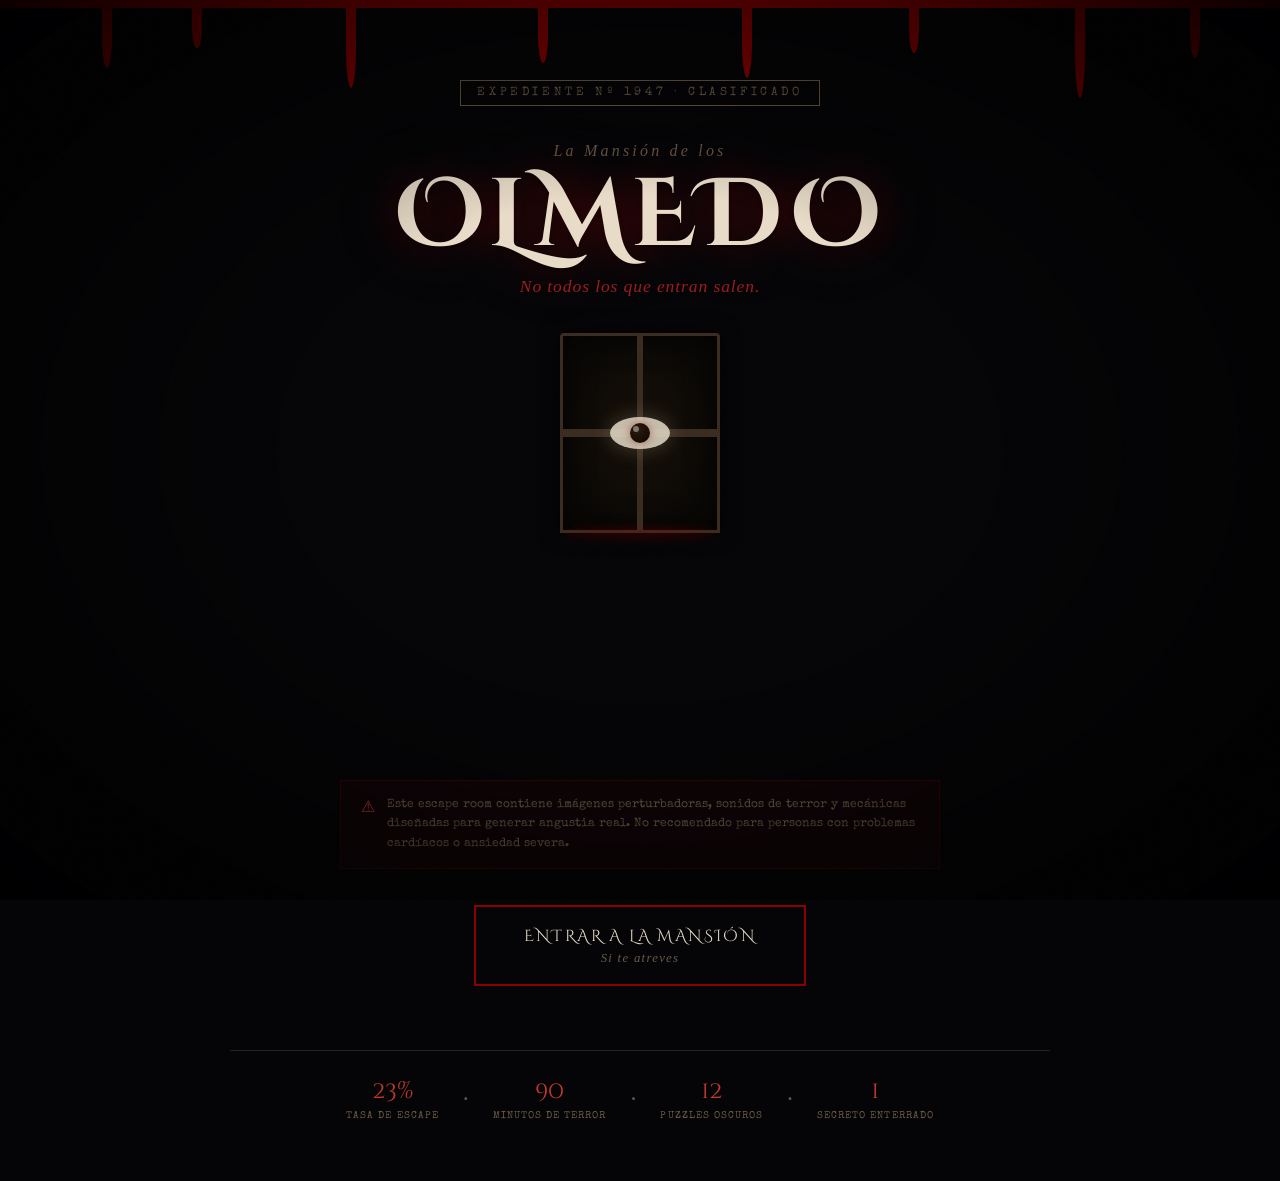
==== index.html @ 4df99a62 "Subida inicial" ====
<!DOCTYPE html>
<html lang="es">
<head>
  <meta charset="UTF-8" />
  <meta name="viewport" content="width=device-width, initial-scale=1.0" />
  <title>LA CASA OLMEDO — Escape Room de Terror</title>
  <link rel="stylesheet" href="style.css" />
  <link rel="preconnect" href="https://fonts.googleapis.com" />
  <link href="https://fonts.googleapis.com/css2?family=Cinzel+Decorative:wght@400;700&family=IM+Fell+English:ital@0;1&family=Special+Elite&display=swap" rel="stylesheet" />
</head>
<body class="landing-body">

  <div class="noise-overlay"></div>
  <div class="vignette"></div>

  <!-- Partículas de polvo -->
  <div class="dust-container" id="dustContainer"></div>

  <!-- Goteo de sangre en la parte superior -->
  <div class="blood-drip-bar">
    <div class="drip" style="left:8%;animation-delay:0s;height:60px"></div>
    <div class="drip" style="left:15%;animation-delay:2.1s;height:40px"></div>
    <div class="drip" style="left:27%;animation-delay:0.7s;height:80px"></div>
    <div class="drip" style="left:42%;animation-delay:3.2s;height:55px"></div>
    <div class="drip" style="left:58%;animation-delay:1.1s;height:70px"></div>
    <div class="drip" style="left:71%;animation-delay:2.8s;height:45px"></div>
    <div class="drip" style="left:84%;animation-delay:0.4s;height:90px"></div>
    <div class="drip" style="left:93%;animation-delay:1.9s;height:50px"></div>
  </div>

  <main class="landing-main">

    <!-- Número de caso -->
    <div class="case-number" id="caseNum">EXPEDIENTE Nº 1947 · CLASIFICADO</div>

    <!-- Logo / título principal -->
    <div class="title-container">
      <div class="title-subtitle-top">La Mansión de los</div>
      <h1 class="main-title" id="mainTitle">
        <span class="title-line">OLMEDO</span>
      </h1>
      <div class="title-subtitle-bottom">No todos los que entran <em>salen.</em></div>
    </div>

    <!-- Imagen central: ojo en ventana -->
    <div class="eye-window">
      <div class="window-frame">
        <div class="window-light"></div>
        <div class="eye-figure">
          <div class="eye-white">
            <div class="pupil" id="pupil"></div>
          </div>
        </div>
      </div>
      <div class="window-reflection"></div>
    </div>

    <!-- Texto narrativo de introducción -->
    <div class="intro-text-box">
      <p class="intro-line" id="introLine0">En 1947, la familia Olmedo desapareció sin dejar rastro.</p>
      <p class="intro-line" id="introLine1">Su mansión lleva décadas sellada. Nadie se atrevía a entrar.</p>
      <p class="intro-line" id="introLine2">Esta noche, tú lo harás.</p>
      <p class="intro-line" id="introLine3">Tienes <strong>90 minutos</strong> para descubrir qué ocurrió... y salir.</p>
    </div>

    <!-- Advertencia -->
    <div class="warning-box">
      <span class="warning-icon">⚠</span>
      <span>Este escape room contiene imágenes perturbadoras, sonidos de terror y mecánicas diseñadas para generar angustia real. No recomendado para personas con problemas cardíacos o ansiedad severa.</span>
    </div>

    <!-- CTA -->
    <div class="cta-area">
      <button class="enter-btn" id="enterBtn" onclick="enterMansion()">
        <span class="btn-flicker">ENTRAR A LA MANSIÓN</span>
        <span class="btn-sub">Si te atreves</span>
      </button>
      <div class="door-creak" id="doorCreak">La puerta cruje al abrirse...</div>
    </div>

    <!-- Estadísticas de terror -->
    <div class="stats-bar">
      <div class="stat-item">
        <span class="stat-num" id="statEscape">23%</span>
        <span class="stat-label">Tasa de escape</span>
      </div>
      <div class="stat-divider">·</div>
      <div class="stat-item">
        <span class="stat-num">90</span>
        <span class="stat-label">Minutos de terror</span>
      </div>
      <div class="stat-divider">·</div>
      <div class="stat-item">
        <span class="stat-num">12</span>
        <span class="stat-label">Puzzles oscuros</span>
      </div>
      <div class="stat-divider">·</div>
      <div class="stat-item">
        <span class="stat-num">1</span>
        <span class="stat-label">Secreto enterrado</span>
      </div>
    </div>

  </main>

  <script>
    // Partículas de polvo
    const dustContainer = document.getElementById('dustContainer');
    for (let i = 0; i < 40; i++) {
      const p = document.createElement('div');
      p.className = 'dust-particle';
      p.style.left = Math.random() * 100 + '%';
      p.style.animationDuration = (8 + Math.random() * 20) + 's';
      p.style.animationDelay = (Math.random() * 15) + 's';
      p.style.width = p.style.height = (1 + Math.random() * 3) + 'px';
      p.style.opacity = 0.1 + Math.random() * 0.4;
      dustContainer.appendChild(p);
    }

    // Ojo sigue el cursor
    document.addEventListener('mousemove', (e) => {
      const pupil = document.getElementById('pupil');
      const eye = document.querySelector('.eye-white');
      if (!eye || !pupil) return;
      const rect = eye.getBoundingClientRect();
      const cx = rect.left + rect.width / 2;
      const cy = rect.top + rect.height / 2;
      const dx = e.clientX - cx;
      const dy = e.clientY - cy;
      const angle = Math.atan2(dy, dx);
      const dist = Math.min(12, Math.hypot(dx, dy) * 0.15);
      pupil.style.transform = `translate(calc(-50% + ${Math.cos(angle) * dist}px), calc(-50% + ${Math.sin(angle) * dist}px))`;
    });

    // Aparición progresiva del texto
    const lines = document.querySelectorAll('.intro-line');
    lines.forEach((l, i) => {
      setTimeout(() => { l.classList.add('visible'); }, 1800 + i * 900);
    });

    // Título con parpadeo
    setTimeout(() => {
      document.getElementById('mainTitle').classList.add('glitch-active');
    }, 500);

    // Función de entrada
    function enterMansion() {
      const btn = document.getElementById('enterBtn');
      const creak = document.getElementById('doorCreak');
      btn.disabled = true;
      btn.style.opacity = '0.5';
      creak.classList.add('visible');

      // Oscurecer pantalla y redirigir
      document.body.classList.add('fade-to-black');
      setTimeout(() => {
        window.location.href = 'game.html';
      }, 2500);
    }
  </script>
</body>
</html>
---- style.css ----
/* ================================================================
   LA CASA OLMEDO — TERROR ESCAPE ROOM
   Estética: Gótico victoriano oscuro · Horror atmosférico
   ================================================================ */

@import url('https://fonts.googleapis.com/css2?family=Cinzel+Decorative:wght@400;700&family=IM+Fell+English:ital@0;1&family=Special+Elite&display=swap');

:root {
  --blood:       #8b0000;
  --blood-light: #c0392b;
  --crimson:     #6b0000;
  --dark-bg:     #050507;
  --paper:       #1a1510;
  --paper-light: #2a201a;
  --candle:      #d4821a;
  --candle-dim:  #8a5010;
  --fog:         rgba(200, 180, 150, 0.08);
  --text-main:   #c8b89a;
  --text-dim:    #6b5a48;
  --text-blood:  #9b1c1c;
  --green-ghost: #2d5a3d;
  --bone:        #e8dcc8;

  --font-title:  'Cinzel Decorative', serif;
  --font-body:   'IM Fell English', serif;
  --font-mono:   'Special Elite', cursive;
}

/* ── Reset ── */
*, *::before, *::after { box-sizing: border-box; margin: 0; padding: 0; }
html { scroll-behavior: smooth; }

/* ── OVERLAY DE RUIDO (textura de papel viejo) ── */
.noise-overlay {
  position: fixed; inset: 0; pointer-events: none; z-index: 9999;
  background-image: url("data:image/svg+xml,%3Csvg viewBox='0 0 256 256' xmlns='http://www.w3.org/2000/svg'%3E%3Cfilter id='n'%3E%3CfeTurbulence type='fractalNoise' baseFrequency='0.9' numOctaves='4' stitchTiles='stitch'/%3E%3C/filter%3E%3Crect width='100%25' height='100%25' filter='url(%23n)' opacity='0.04'/%3E%3C/svg%3E");
  background-size: 200px 200px;
  mix-blend-mode: overlay;
  opacity: 0.35;
}

/* ── VIÑETA BORDE ── */
.vignette {
  position: fixed; inset: 0; pointer-events: none; z-index: 9998;
  background: radial-gradient(ellipse at center, transparent 40%, rgba(0,0,0,0.92) 100%);
}

/* ================================================================
   LANDING PAGE
   ================================================================ */
.landing-body {
  background: var(--dark-bg);
  color: var(--text-main);
  font-family: var(--font-body);
  min-height: 100vh;
  overflow-x: hidden;
  cursor: url("data:image/svg+xml,%3Csvg xmlns='http://www.w3.org/2000/svg' width='24' height='24'%3E%3Ccircle cx='12' cy='12' r='4' fill='%238b0000'/%3E%3C/svg%3E") 12 12, crosshair;
}

/* ── Goteo de sangre ── */
.blood-drip-bar {
  position: fixed; top: 0; left: 0; width: 100%; z-index: 100;
  background: var(--blood);
  height: 8px;
}
.drip {
  position: absolute; top: 8px;
  width: 10px;
  background: var(--blood);
  border-radius: 0 0 50% 50%;
  animation: drip-fall 6s ease-in-out infinite;
}
@keyframes drip-fall {
  0%   { height: 0px; opacity: 1; }
  60%  { opacity: 1; }
  100% { height: var(--h, 80px); opacity: 0; }
}

/* ── Partículas de polvo ── */
.dust-container { position: fixed; inset: 0; pointer-events: none; z-index: 10; overflow: hidden; }
.dust-particle {
  position: absolute; bottom: -5px;
  background: rgba(200, 180, 150, 0.5);
  border-radius: 50%;
  animation: float-up linear infinite;
}
@keyframes float-up {
  0%   { transform: translateY(0) translateX(0); opacity: 0; }
  10%  { opacity: 1; }
  90%  { opacity: 0.3; }
  100% { transform: translateY(-110vh) translateX(30px); opacity: 0; }
}

/* ── Landing main ── */
.landing-main {
  display: flex;
  flex-direction: column;
  align-items: center;
  padding: 80px 20px 60px;
  gap: 36px;
  max-width: 860px;
  margin: 0 auto;
}

/* ── Número de caso ── */
.case-number {
  font-family: var(--font-mono);
  font-size: 0.75rem;
  letter-spacing: 0.3em;
  color: var(--text-dim);
  text-transform: uppercase;
  border: 1px solid var(--text-dim);
  padding: 6px 16px;
  opacity: 0;
  animation: fade-in 1s ease 0.3s forwards;
}
@keyframes fade-in { to { opacity: 1; } }

/* ── Título principal ── */
.title-container { text-align: center; }
.title-subtitle-top {
  font-family: var(--font-body);
  font-size: 1rem;
  font-style: italic;
  color: var(--text-dim);
  letter-spacing: 0.2em;
  margin-bottom: 8px;
  opacity: 0;
  animation: fade-in 1s ease 0.6s forwards;
}
.main-title {
  font-family: var(--font-title);
  font-size: clamp(3rem, 12vw, 6rem);
  font-weight: 700;
  color: var(--bone);
  letter-spacing: 0.05em;
  line-height: 1;
  text-shadow:
    0 0 40px rgba(139, 0, 0, 0.5),
    0 0 80px rgba(139, 0, 0, 0.2),
    0 2px 4px rgba(0,0,0,0.8);
  position: relative;
}
.main-title.glitch-active { animation: title-glitch 8s step-end infinite; }
@keyframes title-glitch {
  0%,92%,100% { text-shadow: 0 0 40px rgba(139,0,0,0.5), 0 0 80px rgba(139,0,0,0.2); color: var(--bone); }
  93%  { text-shadow: -3px 0 var(--blood-light), 3px 0 #004080; color: #ff2020; }
  94%  { text-shadow: 3px 0 var(--blood-light), -3px 0 #004080; color: var(--bone); }
  96%  { text-shadow: -3px 0 #004080; color: #ff2020; }
  97%  { text-shadow: none; color: var(--bone); }
}
.title-subtitle-bottom {
  font-family: var(--font-body);
  font-size: 1.1rem;
  font-style: italic;
  color: var(--text-blood);
  margin-top: 12px;
  letter-spacing: 0.05em;
  opacity: 0;
  animation: fade-in 1s ease 1.2s forwards;
}

/* ── Ventana con ojo ── */
.eye-window {
  position: relative;
  width: 160px; height: 200px;
  opacity: 0;
  animation: fade-in 1.5s ease 1s forwards;
}
.window-frame {
  width: 100%; height: 100%;
  border: 3px solid #3a2d20;
  border-radius: 4px 4px 0 0;
  background: #0a0806;
  position: relative;
  overflow: hidden;
  box-shadow: inset 0 0 30px rgba(0,0,0,0.9), 0 0 20px rgba(0,0,0,0.8);
}
.window-frame::before {
  content: '';
  position: absolute; inset: 0;
  background:
    linear-gradient(90deg, transparent 48%, #3a2d20 48%, #3a2d20 52%, transparent 52%),
    linear-gradient(0deg, transparent 48%, #3a2d20 48%, #3a2d20 52%, transparent 52%);
  z-index: 2;
}
.window-light {
  position: absolute; inset: 0;
  background: radial-gradient(ellipse at 50% 50%, rgba(212, 130, 26, 0.06) 0%, transparent 70%);
  animation: flicker-light 4s ease-in-out infinite;
}
@keyframes flicker-light {
  0%,100% { opacity: 1; }
  20% { opacity: 0.6; }
  21% { opacity: 1; }
  50% { opacity: 0.8; }
  80% { opacity: 0.5; }
  81% { opacity: 1; }
}
.eye-figure {
  position: absolute;
  top: 50%; left: 50%;
  transform: translate(-50%, -50%);
  z-index: 3;
}
.eye-white {
  width: 60px; height: 32px;
  background: rgba(230, 220, 200, 0.85);
  border-radius: 50%;
  position: relative;
  box-shadow: 0 0 20px rgba(200, 180, 150, 0.3);
}
.pupil {
  width: 20px; height: 20px;
  background: radial-gradient(circle at 40% 35%, #2a1a0a, #0a0500);
  border-radius: 50%;
  position: absolute;
  top: 50%; left: 50%;
  transform: translate(-50%, -50%);
  transition: transform 0.05s ease;
  box-shadow: 0 0 8px rgba(139, 0, 0, 0.5);
}
.pupil::after {
  content: '';
  width: 6px; height: 6px;
  background: rgba(255,255,255,0.4);
  border-radius: 50%;
  position: absolute;
  top: 3px; left: 3px;
}
.window-reflection {
  position: absolute; bottom: -5px; left: 5px; right: 5px;
  height: 10px;
  background: rgba(139, 0, 0, 0.3);
  filter: blur(4px);
  border-radius: 50%;
}

/* ── Texto de introducción ── */
.intro-text-box {
  text-align: center;
  max-width: 600px;
  display: flex;
  flex-direction: column;
  gap: 14px;
}
.intro-line {
  font-family: var(--font-body);
  font-size: 1.15rem;
  line-height: 1.8;
  color: var(--text-main);
  opacity: 0;
  transform: translateY(12px);
  transition: opacity 0.8s ease, transform 0.8s ease;
}
.intro-line.visible { opacity: 1; transform: translateY(0); }
.intro-line strong { color: var(--blood-light); font-weight: normal; }

/* ── Advertencia ── */
.warning-box {
  display: flex;
  align-items: flex-start;
  gap: 12px;
  background: rgba(139, 0, 0, 0.08);
  border: 1px solid rgba(139, 0, 0, 0.3);
  padding: 14px 20px;
  max-width: 600px;
  font-family: var(--font-mono);
  font-size: 0.78rem;
  color: var(--text-dim);
  line-height: 1.6;
  opacity: 0;
  animation: fade-in 1s ease 3s forwards;
}
.warning-icon {
  color: var(--blood-light);
  font-size: 1rem;
  flex-shrink: 0;
  margin-top: 2px;
}

/* ── CTA ── */
.cta-area {
  display: flex; flex-direction: column; align-items: center; gap: 14px;
  opacity: 0;
  animation: fade-in 1s ease 3.5s forwards;
}
.enter-btn {
  background: transparent;
  border: 2px solid var(--blood);
  color: var(--bone);
  padding: 18px 48px;
  cursor: pointer;
  font-family: var(--font-title);
  font-size: 1rem;
  letter-spacing: 0.15em;
  position: relative;
  overflow: hidden;
  transition: all 0.3s ease;
  display: flex; flex-direction: column; align-items: center; gap: 4px;
}
.enter-btn::before {
  content: '';
  position: absolute; inset: 0;
  background: var(--blood);
  transform: scaleX(0);
  transform-origin: left;
  transition: transform 0.4s ease;
  z-index: 0;
}
.enter-btn:hover::before { transform: scaleX(1); }
.enter-btn:hover { box-shadow: 0 0 30px rgba(139, 0, 0, 0.5); }
.btn-flicker, .btn-sub { position: relative; z-index: 1; }
.btn-sub {
  font-family: var(--font-body);
  font-style: italic;
  font-size: 0.8rem;
  color: var(--text-dim);
  letter-spacing: 0.1em;
}
.enter-btn:hover .btn-sub { color: rgba(200,180,150,0.6); }
.door-creak {
  font-family: var(--font-mono);
  font-size: 0.85rem;
  color: var(--candle);
  font-style: italic;
  opacity: 0;
  transition: opacity 0.5s ease;
}
.door-creak.visible { opacity: 1; animation: creak-pulse 1s ease infinite; }
@keyframes creak-pulse {
  0%,100% { opacity: 1; }
  50%     { opacity: 0.4; }
}

/* ── Stats bar ── */
.stats-bar {
  display: flex; align-items: center; gap: 24px;
  border-top: 1px solid #2a2018;
  padding-top: 24px;
  width: 100%;
  justify-content: center;
  opacity: 0;
  animation: fade-in 1s ease 4s forwards;
}
.stat-item { display: flex; flex-direction: column; align-items: center; gap: 4px; }
.stat-num {
  font-family: var(--font-title);
  font-size: 1.5rem;
  color: var(--blood-light);
}
.stat-label {
  font-family: var(--font-mono);
  font-size: 0.65rem;
  color: var(--text-dim);
  text-transform: uppercase;
  letter-spacing: 0.1em;
}
.stat-divider { color: var(--text-dim); font-size: 1.5rem; }

/* ── Fade to black ── */
.fade-to-black { animation: blackout 2.5s ease forwards; }
@keyframes blackout { to { opacity: 0; filter: brightness(0); } }


/* ================================================================
   GAME PAGE
   ================================================================ */
.game-body {
  background: var(--dark-bg);
  color: var(--text-main);
  font-family: var(--font-body);
  min-height: 100vh;
  overflow-x: hidden;
}

/* ── HUD superior ── */
#gameHUD {
  position: fixed; top: 0; left: 0; right: 0;
  z-index: 500;
  background: linear-gradient(180deg, rgba(5,5,7,0.98) 0%, rgba(5,5,7,0) 100%);
  padding: 12px 24px 24px;
  display: flex;
  align-items: center;
  gap: 20px;
  pointer-events: none;
}
.hud-timer {
  font-family: var(--font-title);
  font-size: 1.4rem;
  color: var(--candle);
  min-width: 80px;
  pointer-events: all;
  position: relative;
}
.hud-timer.urgent { color: var(--blood-light); animation: urgent-pulse 0.5s ease infinite; }
@keyframes urgent-pulse {
  0%,100% { opacity: 1; }
  50%      { opacity: 0.4; }
}
.hud-phase-bar {
  flex: 1;
  height: 3px;
  background: #1a1510;
  position: relative;
  overflow: hidden;
}
.hud-phase-fill {
  height: 100%;
  background: linear-gradient(90deg, var(--blood), var(--candle));
  transition: width 1.5s ease;
}
.hud-phase-label {
  font-family: var(--font-mono);
  font-size: 0.7rem;
  color: var(--text-dim);
  letter-spacing: 0.2em;
  text-transform: uppercase;
  pointer-events: all;
}

/* ── Canvas principal del juego ── */
#gameCanvas {
  min-height: 100vh;
  display: flex;
  flex-direction: column;
  align-items: center;
  justify-content: flex-start;
  padding: 80px 20px 40px;
  max-width: 900px;
  margin: 0 auto;
}

/* ── Transición de escena ── */
.scene-transition {
  position: fixed; inset: 0; z-index: 800;
  background: black;
  opacity: 0;
  pointer-events: none;
  transition: opacity 0.8s ease;
}
.scene-transition.active {
  opacity: 1;
  pointer-events: all;
}

/* ── Panel narrativo ── */
.narrative-panel {
  width: 100%;
  background: rgba(26, 21, 16, 0.6);
  border: 1px solid #2a201a;
  border-left: 3px solid var(--blood);
  padding: 24px 28px;
  margin-bottom: 28px;
  position: relative;
}
.narrative-panel::before {
  content: attr(data-room);
  position: absolute; top: -10px; left: 20px;
  background: var(--dark-bg);
  padding: 0 10px;
  font-family: var(--font-mono);
  font-size: 0.65rem;
  color: var(--blood-light);
  letter-spacing: 0.2em;
  text-transform: uppercase;
}
.narrative-text {
  font-size: 1.05rem;
  line-height: 1.9;
  color: var(--text-main);
  font-style: italic;
}
.narrative-text em { color: var(--candle); font-style: normal; }
.narrative-text .disturbing { color: var(--blood-light); }

/* ── Puzzle container ── */
.puzzle-container {
  width: 100%;
  background: rgba(20, 16, 12, 0.8);
  border: 1px solid #3a2d20;
  padding: 28px;
  margin-bottom: 20px;
  position: relative;
}
.puzzle-title {
  font-family: var(--font-title);
  font-size: 1.1rem;
  color: var(--bone);
  margin-bottom: 18px;
  display: flex;
  align-items: center;
  gap: 12px;
}
.puzzle-title::after {
  content: '';
  flex: 1; height: 1px;
  background: linear-gradient(90deg, #3a2d20, transparent);
}
.puzzle-icon { font-size: 1.3rem; }

/* ── Inputs del juego ── */
.game-input {
  background: rgba(10, 8, 6, 0.9);
  border: 1px solid #3a2d20;
  border-bottom: 2px solid var(--blood);
  color: var(--candle);
  padding: 12px 16px;
  font-family: var(--font-mono);
  font-size: 1.1rem;
  width: 100%;
  max-width: 300px;
  text-align: center;
  letter-spacing: 0.3em;
  transition: all 0.3s ease;
  outline: none;
}
.game-input:focus {
  border-color: var(--blood-light);
  box-shadow: 0 0 20px rgba(139, 0, 0, 0.2);
  background: rgba(20, 8, 8, 0.9);
}
.game-input.wrong {
  animation: shake-input 0.4s ease;
  border-color: var(--blood-light);
  color: var(--blood-light);
}
.game-input.correct {
  border-color: #2d8b3a;
  color: #4ac060;
  box-shadow: 0 0 20px rgba(45, 139, 58, 0.2);
}
@keyframes shake-input {
  0%,100% { transform: translateX(0); }
  20%      { transform: translateX(-8px); }
  40%      { transform: translateX(8px); }
  60%      { transform: translateX(-5px); }
  80%      { transform: translateX(5px); }
}

/* ── Botón de acción ── */
.action-btn {
  background: transparent;
  border: 1px solid var(--blood);
  color: var(--text-main);
  padding: 10px 28px;
  font-family: var(--font-mono);
  font-size: 0.85rem;
  letter-spacing: 0.15em;
  cursor: pointer;
  transition: all 0.3s ease;
  text-transform: uppercase;
  margin-top: 12px;
}
.action-btn:hover {
  background: rgba(139, 0, 0, 0.15);
  border-color: var(--blood-light);
  color: var(--bone);
  box-shadow: 0 0 15px rgba(139, 0, 0, 0.2);
}
.action-btn:active { transform: scale(0.97); }
.action-btn.primary-btn {
  border-color: var(--candle);
  color: var(--candle);
}
.action-btn.primary-btn:hover {
  background: rgba(212, 130, 26, 0.1);
  box-shadow: 0 0 15px rgba(212, 130, 26, 0.2);
}

/* ── Feedback de respuesta ── */
.feedback-msg {
  font-family: var(--font-mono);
  font-size: 0.85rem;
  padding: 10px 16px;
  margin-top: 12px;
  border-radius: 0;
  display: none;
  letter-spacing: 0.05em;
}
.feedback-msg.show { display: block; animation: fade-in 0.3s ease; }
.feedback-msg.error {
  color: var(--blood-light);
  background: rgba(139, 0, 0, 0.08);
  border-left: 2px solid var(--blood);
}
.feedback-msg.success {
  color: #4ac060;
  background: rgba(45, 139, 58, 0.05);
  border-left: 2px solid #2d8b3a;
}
.feedback-msg.hint {
  color: var(--candle);
  background: rgba(212, 130, 26, 0.05);
  border-left: 2px solid var(--candle-dim);
  font-style: italic;
}

/* ── Indicador de intentos ── */
.attempt-dots {
  display: flex; gap: 6px; margin-top: 10px;
}
.attempt-dot {
  width: 8px; height: 8px;
  border-radius: 50%;
  background: #2a201a;
  border: 1px solid #3a2d20;
  transition: background 0.3s ease;
}
.attempt-dot.used { background: var(--blood); }

/* ── Items del inventario ── */
.inventory-bar {
  position: fixed; bottom: 0; left: 0; right: 0;
  background: linear-gradient(0deg, rgba(5,5,7,0.98), transparent);
  padding: 16px 24px 20px;
  display: flex;
  align-items: center;
  gap: 12px;
  z-index: 400;
}
.inventory-label {
  font-family: var(--font-mono);
  font-size: 0.65rem;
  color: var(--text-dim);
  letter-spacing: 0.2em;
  text-transform: uppercase;
  flex-shrink: 0;
}
.inventory-items {
  display: flex; gap: 8px; flex-wrap: wrap;
}
.inv-item {
  background: rgba(26, 21, 16, 0.9);
  border: 1px solid #3a2d20;
  padding: 6px 12px;
  font-family: var(--font-mono);
  font-size: 0.75rem;
  color: var(--candle);
  cursor: pointer;
  transition: all 0.2s ease;
  animation: item-appear 0.4s ease;
}
.inv-item:hover {
  border-color: var(--candle);
  background: rgba(212, 130, 26, 0.08);
}
@keyframes item-appear {
  from { opacity: 0; transform: translateY(8px); }
  to   { opacity: 1; transform: translateY(0); }
}

/* ── Evento de susto / alerta ── */
.scare-overlay {
  position: fixed; inset: 0; z-index: 1000;
  display: flex; flex-direction: column;
  align-items: center; justify-content: center;
  pointer-events: none;
  opacity: 0;
}
.scare-overlay.active {
  animation: scare-flash 1.2s ease forwards;
  pointer-events: all;
}
@keyframes scare-flash {
  0%   { opacity: 0; background: black; }
  5%   { opacity: 1; background: rgba(0,0,0,0.95); }
  15%  { opacity: 1; }
  85%  { opacity: 1; }
  100% { opacity: 0; background: transparent; }
}
.scare-image {
  max-width: 600px;
  max-height: 70vh;
  filter: contrast(1.5) brightness(0.7);
  animation: scare-image-appear 1.2s ease;
}
@keyframes scare-image-appear {
  0%,100% { transform: scale(1.1); filter: blur(10px) contrast(2); }
  20%,80% { transform: scale(1); filter: contrast(1.5) brightness(0.7); }
}
.scare-text {
  font-family: var(--font-title);
  font-size: 2rem;
  color: var(--blood-light);
  margin-top: 20px;
  text-shadow: 0 0 30px var(--blood);
  text-align: center;
}

/* ── Evento especial: MENSAJE ENTRANTE ── */
.incoming-message {
  position: fixed; top: 80px; right: -400px;
  width: 320px;
  background: rgba(10, 8, 6, 0.97);
  border: 1px solid var(--blood);
  border-right: none;
  z-index: 600;
  transition: right 0.6s cubic-bezier(0.23, 1, 0.32, 1);
}
.incoming-message.show { right: 0; }
.msg-header {
  background: rgba(139, 0, 0, 0.2);
  padding: 8px 14px;
  font-family: var(--font-mono);
  font-size: 0.7rem;
  color: var(--blood-light);
  letter-spacing: 0.15em;
  display: flex; justify-content: space-between; align-items: center;
}
.msg-close {
  cursor: pointer; color: var(--text-dim); font-size: 1rem;
  background: none; border: none;
  transition: color 0.2s;
}
.msg-close:hover { color: var(--bone); }
.msg-body {
  padding: 14px;
  font-family: var(--font-body);
  font-size: 0.9rem;
  font-style: italic;
  color: var(--text-main);
  line-height: 1.7;
}

/* ── Documento in-game ── */
.document-card {
  background: #1a150e;
  border: 1px solid #3a2d20;
  padding: 24px 28px;
  position: relative;
  font-family: var(--font-body);
  font-size: 0.95rem;
  line-height: 1.9;
  color: var(--text-main);
  margin: 16px 0;
}
.document-card::before {
  content: '';
  position: absolute; inset: 4px;
  border: 1px solid rgba(58, 45, 32, 0.3);
  pointer-events: none;
}
.document-header {
  font-family: var(--font-mono);
  font-size: 0.7rem;
  color: var(--text-dim);
  letter-spacing: 0.2em;
  margin-bottom: 16px;
  text-transform: uppercase;
}
.document-body { white-space: pre-line; }
.document-body .redacted {
  background: #0a0806;
  color: transparent;
  padding: 0 4px;
  cursor: not-allowed;
}
.document-body .key-word { color: var(--candle); }
.document-stain {
  position: absolute;
  border-radius: 50%;
  background: radial-gradient(circle, rgba(100,0,0,0.4) 0%, transparent 70%);
  pointer-events: none;
}

/* ── Puzzle de cifrado César ── */
.cipher-display {
  font-family: var(--font-mono);
  font-size: 1.3rem;
  letter-spacing: 0.3em;
  color: var(--candle);
  padding: 16px;
  background: rgba(10, 8, 6, 0.8);
  border: 1px solid #3a2d20;
  text-align: center;
  margin: 16px 0;
  word-break: break-all;
  line-height: 2;
}
.cipher-key-hint {
  font-family: var(--font-mono);
  font-size: 0.7rem;
  color: var(--text-dim);
  letter-spacing: 0.1em;
  text-align: center;
  margin-top: 8px;
}

/* ── Puzzle de imagen ── */
.image-puzzle-container {
  position: relative;
  width: 100%;
  display: flex;
  flex-direction: column;
  align-items: center;
  gap: 16px;
}
.puzzle-image {
  max-width: 100%;
  max-height: 300px;
  filter: contrast(0.8) brightness(0.7) sepia(0.3);
  border: 1px solid #3a2d20;
}
.image-annotation {
  font-family: var(--font-mono);
  font-size: 0.75rem;
  color: var(--text-dim);
  text-align: center;
  font-style: italic;
  letter-spacing: 0.08em;
}

/* ── Diario de la familia ── */
.diary-entry {
  background: linear-gradient(135deg, #160f0a, #0e0b07);
  border: 1px solid #2a1e14;
  padding: 28px;
  position: relative;
  margin: 12px 0;
  font-family: var(--font-body);
  font-style: italic;
  color: rgba(200, 184, 154, 0.85);
  line-height: 2;
  font-size: 1rem;
}
.diary-entry::before {
  content: '"';
  position: absolute; top: 10px; left: 18px;
  font-size: 4rem;
  font-family: var(--font-title);
  color: rgba(139, 0, 0, 0.2);
  line-height: 1;
}
.diary-date {
  font-family: var(--font-mono);
  font-style: normal;
  font-size: 0.7rem;
  color: var(--blood);
  letter-spacing: 0.2em;
  text-transform: uppercase;
  margin-bottom: 12px;
}

/* ── Puzzle de la cerradura ── */
.lock-container {
  display: flex; gap: 8px; justify-content: center;
  margin: 16px 0;
}
.lock-digit {
  width: 52px; height: 72px;
  background: rgba(10, 8, 6, 0.9);
  border: 2px solid #3a2d20;
  display: flex; align-items: center; justify-content: center;
  font-family: var(--font-title);
  font-size: 2rem;
  color: var(--candle);
  cursor: pointer;
  transition: all 0.2s ease;
  user-select: none;
  position: relative;
}
.lock-digit:hover {
  border-color: var(--blood);
  background: rgba(30, 10, 10, 0.9);
}
.lock-digit.locked { border-color: var(--blood-light); color: var(--blood-light); }
.lock-digit.open   { border-color: #2d8b3a; color: #4ac060; }

/* ── Ritual / círculo de runas ── */
.ritual-circle {
  width: 240px; height: 240px;
  border: 2px solid rgba(139, 0, 0, 0.3);
  border-radius: 50%;
  margin: 20px auto;
  position: relative;
  display: flex; align-items: center; justify-content: center;
}
.ritual-circle::before, .ritual-circle::after {
  content: '';
  position: absolute;
  border-radius: 50%;
  border: 1px solid rgba(139, 0, 0, 0.15);
}
.ritual-circle::before { inset: 20px; }
.ritual-circle::after  { inset: 40px; }
.rune-slot {
  width: 36px; height: 36px;
  background: rgba(10, 8, 6, 0.8);
  border: 1px solid rgba(139, 0, 0, 0.4);
  border-radius: 50%;
  display: flex; align-items: center; justify-content: center;
  font-size: 1.2rem;
  cursor: pointer;
  position: absolute;
  transition: all 0.3s ease;
}
.rune-slot:hover { background: rgba(139, 0, 0, 0.15); border-color: var(--blood-light); }
.rune-slot.placed { border-color: var(--candle); box-shadow: 0 0 10px rgba(212, 130, 26, 0.3); }

/* ── Mapa de la mansión ── */
.mansion-map {
  display: grid;
  grid-template-columns: repeat(3, 1fr);
  gap: 4px;
  max-width: 400px;
  margin: 0 auto;
}
.map-room {
  aspect-ratio: 1;
  border: 1px solid #2a1e14;
  background: rgba(10, 8, 6, 0.8);
  display: flex; align-items: center; justify-content: center;
  font-family: var(--font-mono);
  font-size: 0.6rem;
  color: var(--text-dim);
  text-align: center;
  cursor: pointer;
  transition: all 0.3s ease;
  padding: 8px;
  position: relative;
}
.map-room:hover { border-color: var(--blood); background: rgba(25, 10, 10, 0.9); }
.map-room.active { border-color: var(--candle); color: var(--candle); }
.map-room.discovered { color: var(--text-main); }
.map-room.locked { opacity: 0.3; cursor: not-allowed; }
.map-room-icon { font-size: 1.2rem; display: block; margin-bottom: 4px; }

/* ── Progreso de fases ── */
.phase-indicator {
  display: flex; gap: 8px;
  margin-bottom: 24px;
}
.phase-dot {
  width: 10px; height: 10px;
  border-radius: 50%;
  background: #2a1e14;
  border: 1px solid #3a2d20;
  transition: all 0.5s ease;
}
.phase-dot.done   { background: var(--blood); border-color: var(--blood-light); }
.phase-dot.active { background: var(--candle); border-color: var(--candle); box-shadow: 0 0 8px rgba(212, 130, 26, 0.5); animation: dot-pulse 1.5s ease infinite; }
@keyframes dot-pulse {
  0%,100% { box-shadow: 0 0 8px rgba(212, 130, 26, 0.5); }
  50%      { box-shadow: 0 0 20px rgba(212, 130, 26, 0.8); }
}

/* ── Fin del juego ── */
.endgame-screen {
  position: fixed; inset: 0; z-index: 2000;
  background: black;
  display: flex; flex-direction: column;
  align-items: center; justify-content: center;
  padding: 40px;
  text-align: center;
  animation: endgame-appear 2s ease;
}
@keyframes endgame-appear {
  from { opacity: 0; filter: brightness(0); }
  to   { opacity: 1; filter: brightness(1); }
}
.endgame-title {
  font-family: var(--font-title);
  font-size: clamp(2.5rem, 8vw, 5rem);
  margin-bottom: 24px;
  line-height: 1.1;
}
.endgame-title.escaped { color: var(--candle); text-shadow: 0 0 60px rgba(212, 130, 26, 0.5); }
.endgame-title.died { color: var(--blood-light); text-shadow: 0 0 60px rgba(139, 0, 0, 0.8); }
.endgame-text {
  font-family: var(--font-body);
  font-style: italic;
  font-size: 1.1rem;
  color: var(--text-main);
  max-width: 560px;
  line-height: 1.9;
  margin-bottom: 32px;
}
.endgame-score {
  font-family: var(--font-mono);
  font-size: 0.8rem;
  color: var(--text-dim);
  letter-spacing: 0.2em;
  margin-bottom: 32px;
}

/* ── Pista del sistema (hint) ── */
.hint-panel {
  position: fixed; bottom: 70px; left: 20px;
  max-width: 300px;
  background: rgba(10, 8, 6, 0.97);
  border: 1px solid var(--candle-dim);
  padding: 14px 18px;
  z-index: 450;
  transform: translateX(-120%);
  transition: transform 0.5s ease;
}
.hint-panel.show { transform: translateX(0); }
.hint-label {
  font-family: var(--font-mono);
  font-size: 0.65rem;
  color: var(--candle);
  letter-spacing: 0.2em;
  text-transform: uppercase;
  margin-bottom: 8px;
}
.hint-text {
  font-family: var(--font-body);
  font-style: italic;
  font-size: 0.88rem;
  color: var(--text-main);
  line-height: 1.7;
}

/* ── Efecto de parpadeo de vela ── */
.candle-effect {
  animation: candle-flicker 3s ease-in-out infinite;
}
@keyframes candle-flicker {
  0%,100% { filter: brightness(1); }
  10%     { filter: brightness(0.85); }
  11%     { filter: brightness(1.05); }
  30%     { filter: brightness(0.9); }
  50%     { filter: brightness(1.02); }
  70%     { filter: brightness(0.88); }
  71%     { filter: brightness(1.1); }
}

/* ── Escritura de texto ── */
.typewriter-text {
  overflow: hidden;
  border-right: 2px solid var(--candle);
  white-space: nowrap;
  animation: typing 3s steps(40, end), blink-caret 0.75s step-end infinite;
}
@keyframes typing { from { width: 0; } to { width: 100%; } }
@keyframes blink-caret { 0%,100% { border-color: transparent; } 50% { border-color: var(--candle); } }

/* ── Responsive ── */
@media (max-width: 600px) {
  .landing-main { padding: 60px 16px 40px; }
  .stats-bar { gap: 14px; flex-wrap: wrap; }
  .game-input { max-width: 240px; font-size: 1rem; }
  .lock-digit { width: 42px; height: 60px; font-size: 1.5rem; }
  .ritual-circle { width: 200px; height: 200px; }
}
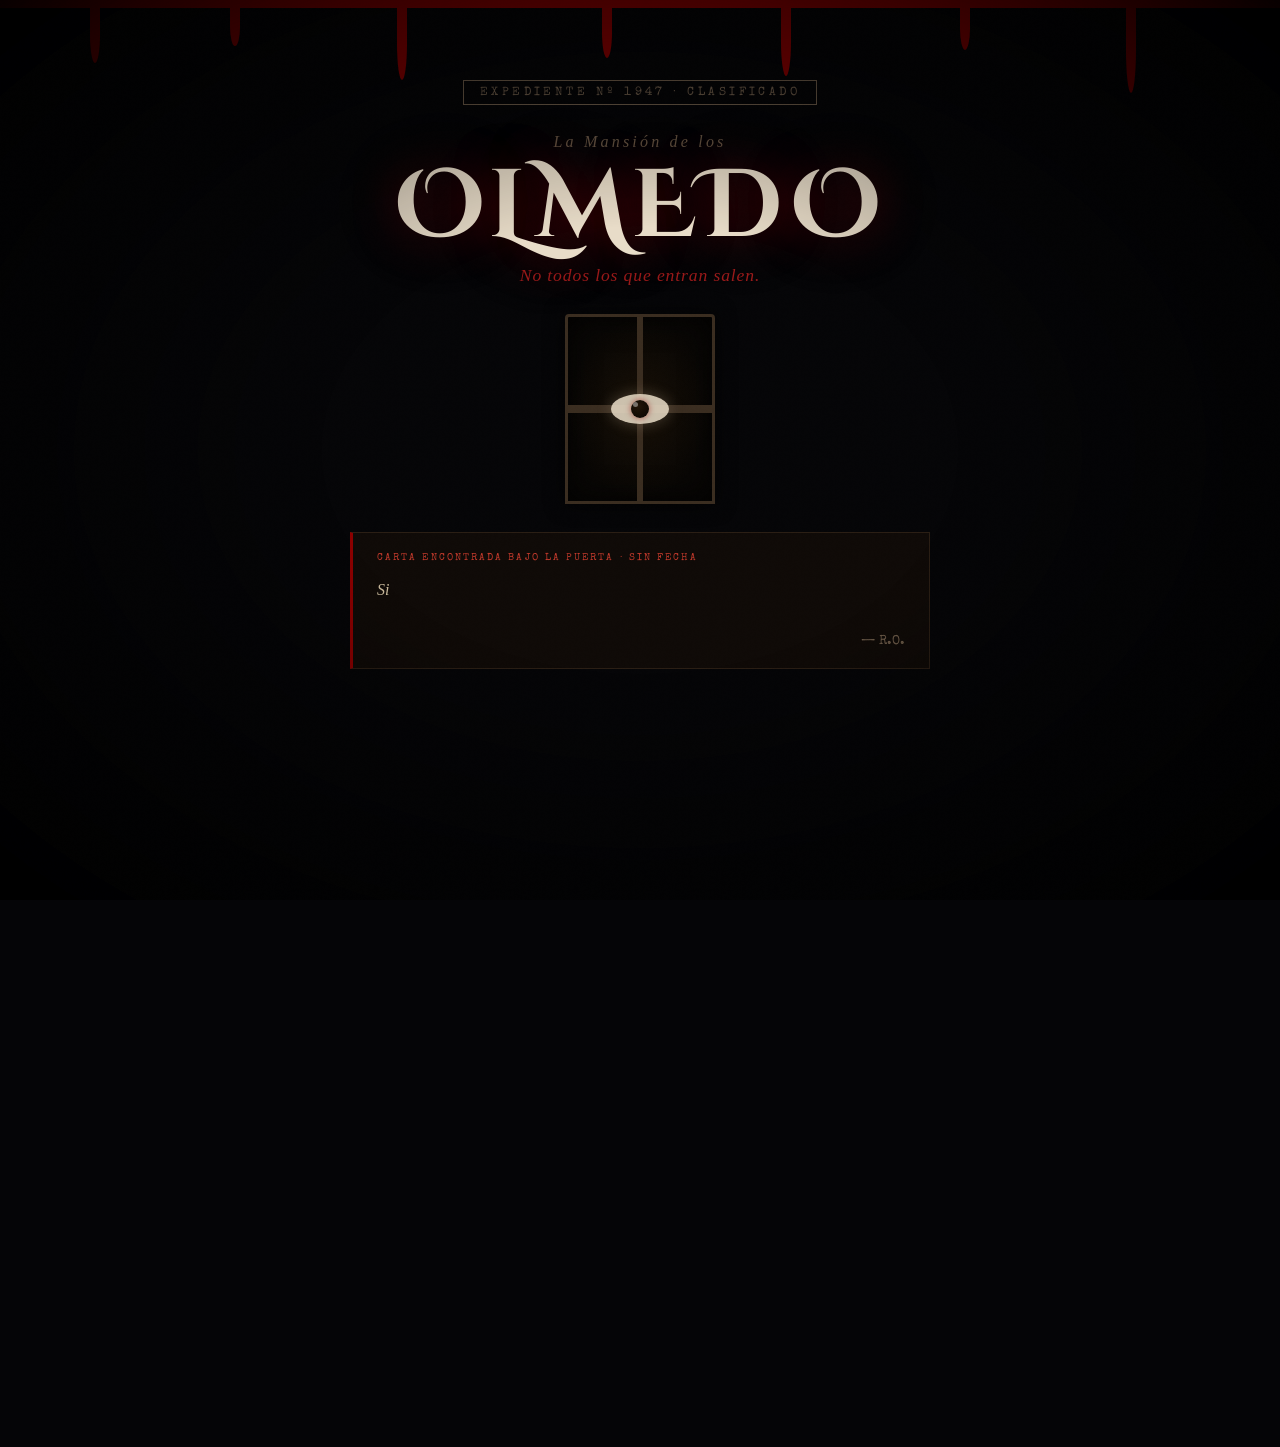
==== commit 2eefe605: "Update index.html" ====
--- a/index.html
+++ b/index.html
@@ -1,162 +1,166 @@
 <!DOCTYPE html>
 <html lang="es">
 <head>
-  <meta charset="UTF-8" />
-  <meta name="viewport" content="width=device-width, initial-scale=1.0" />
-  <title>LA CASA OLMEDO — Escape Room de Terror</title>
-  <link rel="stylesheet" href="style.css" />
-  <link rel="preconnect" href="https://fonts.googleapis.com" />
-  <link href="https://fonts.googleapis.com/css2?family=Cinzel+Decorative:wght@400;700&family=IM+Fell+English:ital@0;1&family=Special+Elite&display=swap" rel="stylesheet" />
+  <meta charset="UTF-8"/>
+  <meta name="viewport" content="width=device-width, initial-scale=1.0"/>
+  <title>La Casa Olmedo — Escape Room de Terror</title>
+  <link rel="stylesheet" href="style.css"/>
+  <link href="https://fonts.googleapis.com/css2?family=Cinzel+Decorative:wght@400;700&family=IM+Fell+English:ital@0;1&family=Special+Elite&display=swap" rel="stylesheet"/>
 </head>
 <body class="landing-body">
 
-  <div class="noise-overlay"></div>
-  <div class="vignette"></div>
+<div class="noise-overlay"></div>
+<div class="vignette"></div>
+<div class="dust-container" id="dustContainer"></div>
 
-  <!-- Partículas de polvo -->
-  <div class="dust-container" id="dustContainer"></div>
+<!-- Goteo superior -->
+<div class="blood-drip-bar">
+  <div class="drip" style="left:7%;--h:55px;animation-delay:0s"></div>
+  <div class="drip" style="left:18%;--h:38px;animation-delay:2.3s"></div>
+  <div class="drip" style="left:31%;--h:72px;animation-delay:0.8s"></div>
+  <div class="drip" style="left:47%;--h:50px;animation-delay:3.5s"></div>
+  <div class="drip" style="left:61%;--h:68px;animation-delay:1.2s"></div>
+  <div class="drip" style="left:75%;--h:42px;animation-delay:2.7s"></div>
+  <div class="drip" style="left:88%;--h:85px;animation-delay:0.5s"></div>
+</div>
 
-  <!-- Goteo de sangre en la parte superior -->
-  <div class="blood-drip-bar">
-    <div class="drip" style="left:8%;animation-delay:0s;height:60px"></div>
-    <div class="drip" style="left:15%;animation-delay:2.1s;height:40px"></div>
-    <div class="drip" style="left:27%;animation-delay:0.7s;height:80px"></div>
-    <div class="drip" style="left:42%;animation-delay:3.2s;height:55px"></div>
-    <div class="drip" style="left:58%;animation-delay:1.1s;height:70px"></div>
-    <div class="drip" style="left:71%;animation-delay:2.8s;height:45px"></div>
-    <div class="drip" style="left:84%;animation-delay:0.4s;height:90px"></div>
-    <div class="drip" style="left:93%;animation-delay:1.9s;height:50px"></div>
+<main class="landing-main">
+
+  <!-- Encabezado -->
+  <div class="case-badge" id="caseBadge">EXPEDIENTE Nº 1947 · CLASIFICADO</div>
+
+  <div class="title-block">
+    <div class="title-pre">La Mansión de los</div>
+    <h1 class="main-title" id="mainTitle">OLMEDO</h1>
+    <div class="title-post">No todos los que entran <em>salen.</em></div>
   </div>
 
-  <main class="landing-main">
+  <!-- Ventana con ojo -->
+  <div class="eye-window" id="eyeWindow">
+    <div class="window-frame">
+      <div class="window-candle-glow"></div>
+      <div class="eye-white"><div class="pupil" id="pupil"></div></div>
+    </div>
+  </div>
 
-    <!-- Número de caso -->
-    <div class="case-number" id="caseNum">EXPEDIENTE Nº 1947 · CLASIFICADO</div>
+  <!-- Fragmento de carta — narrativa hook -->
+  <div class="letter-hook" id="letterHook">
+    <div class="letter-hook-label">CARTA ENCONTRADA BAJO LA PUERTA · SIN FECHA</div>
+    <div class="letter-hook-text" id="letterTyped"></div>
+    <div class="letter-hook-sig">— R.O.</div>
+  </div>
 
-    <!-- Logo / título principal -->
-    <div class="title-container">
-      <div class="title-subtitle-top">La Mansión de los</div>
-      <h1 class="main-title" id="mainTitle">
-        <span class="title-line">OLMEDO</span>
-      </h1>
-      <div class="title-subtitle-bottom">No todos los que entran <em>salen.</em></div>
+  <!-- Stats sociales -->
+  <div class="stats-social" id="statsSocial">
+    <div class="stat-live">
+      <span class="live-dot"></span>
+      <span id="liveCount">34</span> jugadores activos ahora
     </div>
+    <div class="stat-escape">
+      <span class="stat-escape-num">23%</span> tasa de escape · 90 min de terror · 6 salas
+    </div>
+  </div>
 
-    <!-- Imagen central: ojo en ventana -->
-    <div class="eye-window">
-      <div class="window-frame">
-        <div class="window-light"></div>
-        <div class="eye-figure">
-          <div class="eye-white">
-            <div class="pupil" id="pupil"></div>
-          </div>
-        </div>
-      </div>
-      <div class="window-reflection"></div>
+  <!-- Onboarding: qué vas a hacer -->
+  <div class="onboarding-box" id="onboardingBox">
+    <div class="onboarding-title">¿En qué consiste?</div>
+    <div class="onboarding-steps">
+      <div class="ob-step"><span class="ob-icon">🔍</span><span>Explora 6 salas de la mansión buscando pistas</span></div>
+      <div class="ob-step"><span class="ob-icon">🧩</span><span>Resuelve puzzles visuales e interactivos para avanzar</span></div>
+      <div class="ob-step"><span class="ob-icon">📜</span><span>Descubre qué le pasó a Rosario Olmedo en 1947</span></div>
+      <div class="ob-step"><span class="ob-icon">⏱</span><span>Tienes 90 minutos. Cada error tiene consecuencias.</span></div>
     </div>
+  </div>
 
-    <!-- Texto narrativo de introducción -->
-    <div class="intro-text-box">
-      <p class="intro-line" id="introLine0">En 1947, la familia Olmedo desapareció sin dejar rastro.</p>
-      <p class="intro-line" id="introLine1">Su mansión lleva décadas sellada. Nadie se atrevía a entrar.</p>
-      <p class="intro-line" id="introLine2">Esta noche, tú lo harás.</p>
-      <p class="intro-line" id="introLine3">Tienes <strong>90 minutos</strong> para descubrir qué ocurrió... y salir.</p>
+  <!-- Captura de email -->
+  <div class="email-capture" id="emailCapture">
+    <label class="email-label">Tu nombre (opcional — para el ranking)</label>
+    <input type="text" id="playerName" class="email-input" placeholder="¿Cómo te llamas?" maxlength="30"/>
+    <label class="email-label" style="margin-top:10px;">Email (opcional — te enviamos tu resultado final)</label>
+    <input type="email" id="playerEmail" class="email-input" placeholder="tu@email.com"/>
+  </div>
+
+  <!-- CTA -->
+  <div class="cta-area" id="ctaArea">
+    <button class="enter-btn" id="enterBtn" onclick="enterMansion()">
+      <span class="enter-btn-main">ENTRAR A LA MANSIÓN</span>
+      <span class="enter-btn-sub">Si te atreves</span>
+    </button>
+    <div class="warning-line">
+      ⚠ Sonidos perturbadores · Imágenes de terror · No recomendado con ansiedad severa
     </div>
+  </div>
 
-    <!-- Advertencia -->
-    <div class="warning-box">
-      <span class="warning-icon">⚠</span>
-      <span>Este escape room contiene imágenes perturbadoras, sonidos de terror y mecánicas diseñadas para generar angustia real. No recomendado para personas con problemas cardíacos o ansiedad severa.</span>
+  <!-- Fragmentos de carta coleccionables (preview) -->
+  <div class="carta-preview" id="cartaPreview">
+    <div class="carta-preview-label">La carta de Rosario — la leerás completa si escapas</div>
+    <div class="carta-frags">
+      <div class="carta-frag locked">▓▓▓▓▓▓▓▓▓▓▓▓▓▓▓▓</div>
+      <div class="carta-frag locked">▓▓▓▓▓▓▓▓▓▓▓▓▓▓▓▓▓▓▓▓</div>
+      <div class="carta-frag locked">▓▓▓▓▓▓▓▓▓▓▓▓▓▓</div>
+      <div class="carta-frag locked">▓▓▓▓▓▓▓▓▓▓▓▓▓▓▓▓▓▓</div>
     </div>
+  </div>
 
-    <!-- CTA -->
-    <div class="cta-area">
-      <button class="enter-btn" id="enterBtn" onclick="enterMansion()">
-        <span class="btn-flicker">ENTRAR A LA MANSIÓN</span>
-        <span class="btn-sub">Si te atreves</span>
-      </button>
-      <div class="door-creak" id="doorCreak">La puerta cruje al abrirse...</div>
-    </div>
+</main>
 
-    <!-- Estadísticas de terror -->
-    <div class="stats-bar">
-      <div class="stat-item">
-        <span class="stat-num" id="statEscape">23%</span>
-        <span class="stat-label">Tasa de escape</span>
-      </div>
-      <div class="stat-divider">·</div>
-      <div class="stat-item">
-        <span class="stat-num">90</span>
-        <span class="stat-label">Minutos de terror</span>
-      </div>
-      <div class="stat-divider">·</div>
-      <div class="stat-item">
-        <span class="stat-num">12</span>
-        <span class="stat-label">Puzzles oscuros</span>
-      </div>
-      <div class="stat-divider">·</div>
-      <div class="stat-item">
-        <span class="stat-num">1</span>
-        <span class="stat-label">Secreto enterrado</span>
-      </div>
-    </div>
+<script>
+// Partículas de polvo
+const dc=document.getElementById('dustContainer');
+for(let i=0;i<45;i++){
+  const p=document.createElement('div'); p.className='dust-particle';
+  p.style.cssText=`left:${Math.random()*100}%;animation-duration:${8+Math.random()*22}s;animation-delay:${Math.random()*18}s;width:${1+Math.random()*3}px;height:${1+Math.random()*3}px;opacity:${0.08+Math.random()*0.35}`;
+  dc.appendChild(p);
+}
 
-  </main>
+// Ojo sigue cursor
+document.addEventListener('mousemove',e=>{
+  const pupil=document.getElementById('pupil'), eye=document.querySelector('.eye-white'); if(!eye||!pupil) return;
+  const r=eye.getBoundingClientRect(), cx=r.left+r.width/2, cy=r.top+r.height/2;
+  const dx=e.clientX-cx, dy=e.clientY-cy, angle=Math.atan2(dy,dx), dist=Math.min(12,Math.hypot(dx,dy)*0.15);
+  pupil.style.transform=`translate(calc(-50% + ${Math.cos(angle)*dist}px), calc(-50% + ${Math.sin(angle)*dist}px))`;
+});
 
-  <script>
-    // Partículas de polvo
-    const dustContainer = document.getElementById('dustContainer');
-    for (let i = 0; i < 40; i++) {
-      const p = document.createElement('div');
-      p.className = 'dust-particle';
-      p.style.left = Math.random() * 100 + '%';
-      p.style.animationDuration = (8 + Math.random() * 20) + 's';
-      p.style.animationDelay = (Math.random() * 15) + 's';
-      p.style.width = p.style.height = (1 + Math.random() * 3) + 'px';
-      p.style.opacity = 0.1 + Math.random() * 0.4;
-      dustContainer.appendChild(p);
-    }
+// Animaciones de entrada escalonadas
+const show=(id,delay)=>setTimeout(()=>{const el=document.getElementById(id); if(el) el.classList.add('visible');},delay);
+show('caseBadge',200); show('mainTitle',500); show('eyeWindow',800);
 
-    // Ojo sigue el cursor
-    document.addEventListener('mousemove', (e) => {
-      const pupil = document.getElementById('pupil');
-      const eye = document.querySelector('.eye-white');
-      if (!eye || !pupil) return;
-      const rect = eye.getBoundingClientRect();
-      const cx = rect.left + rect.width / 2;
-      const cy = rect.top + rect.height / 2;
-      const dx = e.clientX - cx;
-      const dy = e.clientY - cy;
-      const angle = Math.atan2(dy, dx);
-      const dist = Math.min(12, Math.hypot(dx, dy) * 0.15);
-      pupil.style.transform = `translate(calc(-50% + ${Math.cos(angle) * dist}px), calc(-50% + ${Math.sin(angle) * dist}px))`;
-    });
+// Typewriter de carta
+const carta = "Si alguien lee esto, ya es demasiado tarde para mí. Pero quizás no para ti. Hay algo en el sótano que no debe seguir ahí. Necesito que lo encuentres. Necesito que lo termines.";
+let ci=0;
+setTimeout(()=>{
+  document.getElementById('letterHook').classList.add('visible');
+  const interval=setInterval(()=>{
+    const el=document.getElementById('letterTyped');
+    if(ci<carta.length){ el.textContent+=carta[ci++]; } else clearInterval(interval);
+  },28);
+},1400);
 
-    // Aparición progresiva del texto
-    const lines = document.querySelectorAll('.intro-line');
-    lines.forEach((l, i) => {
-      setTimeout(() => { l.classList.add('visible'); }, 1800 + i * 900);
-    });
+setTimeout(()=>show('statsSocial',0),2800);
+setTimeout(()=>show('onboardingBox',0),3200);
+setTimeout(()=>show('emailCapture',0),3600);
+setTimeout(()=>show('ctaArea',0),4000);
+setTimeout(()=>show('cartaPreview',0),4400);
 
-    // Título con parpadeo
-    setTimeout(() => {
-      document.getElementById('mainTitle').classList.add('glitch-active');
-    }, 500);
+// Fluctuación jugadores activos
+setInterval(()=>{
+  const el=document.getElementById('liveCount'); if(!el) return;
+  const n=parseInt(el.textContent); el.textContent=Math.max(8,n+(Math.random()<0.5?1:-1));
+},4000);
 
-    // Función de entrada
-    function enterMansion() {
-      const btn = document.getElementById('enterBtn');
-      const creak = document.getElementById('doorCreak');
-      btn.disabled = true;
-      btn.style.opacity = '0.5';
-      creak.classList.add('visible');
+// Título glitch
+setTimeout(()=>document.getElementById('mainTitle').classList.add('glitch-active'),600);
 
-      // Oscurecer pantalla y redirigir
-      document.body.classList.add('fade-to-black');
-      setTimeout(() => {
-        window.location.href = 'game.html';
-      }, 2500);
-    }
-  </script>
+// Entrada
+function enterMansion(){
+  const btn=document.getElementById('enterBtn'); btn.disabled=true;
+  const name=document.getElementById('playerName').value.trim();
+  const email=document.getElementById('playerEmail').value.trim();
+  if(name) localStorage.setItem('olmedo_name',name);
+  if(email) localStorage.setItem('olmedo_email',email);
+  document.body.classList.add('fade-to-black');
+  setTimeout(()=>window.location.href='game.html',2200);
+}
+</script>
 </body>
 </html>
--- a/style.css
+++ b/style.css
@@ -1,1046 +1,477 @@
 /* ================================================================
-   LA CASA OLMEDO — TERROR ESCAPE ROOM
-   Estética: Gótico victoriano oscuro · Horror atmosférico
+   LA CASA OLMEDO v3 — CSS COMPLETO
    ================================================================ */
-
 @import url('https://fonts.googleapis.com/css2?family=Cinzel+Decorative:wght@400;700&family=IM+Fell+English:ital@0;1&family=Special+Elite&display=swap');
 
 :root {
-  --blood:       #8b0000;
-  --blood-light: #c0392b;
-  --crimson:     #6b0000;
-  --dark-bg:     #050507;
-  --paper:       #1a1510;
-  --paper-light: #2a201a;
-  --candle:      #d4821a;
-  --candle-dim:  #8a5010;
-  --fog:         rgba(200, 180, 150, 0.08);
-  --text-main:   #c8b89a;
-  --text-dim:    #6b5a48;
-  --text-blood:  #9b1c1c;
-  --green-ghost: #2d5a3d;
-  --bone:        #e8dcc8;
-
-  --font-title:  'Cinzel Decorative', serif;
-  --font-body:   'IM Fell English', serif;
-  --font-mono:   'Special Elite', cursive;
-}
-
-/* ── Reset ── */
-*, *::before, *::after { box-sizing: border-box; margin: 0; padding: 0; }
-html { scroll-behavior: smooth; }
-
-/* ── OVERLAY DE RUIDO (textura de papel viejo) ── */
-.noise-overlay {
-  position: fixed; inset: 0; pointer-events: none; z-index: 9999;
-  background-image: url("data:image/svg+xml,%3Csvg viewBox='0 0 256 256' xmlns='http://www.w3.org/2000/svg'%3E%3Cfilter id='n'%3E%3CfeTurbulence type='fractalNoise' baseFrequency='0.9' numOctaves='4' stitchTiles='stitch'/%3E%3C/filter%3E%3Crect width='100%25' height='100%25' filter='url(%23n)' opacity='0.04'/%3E%3C/svg%3E");
-  background-size: 200px 200px;
-  mix-blend-mode: overlay;
-  opacity: 0.35;
-}
-
-/* ── VIÑETA BORDE ── */
-.vignette {
-  position: fixed; inset: 0; pointer-events: none; z-index: 9998;
-  background: radial-gradient(ellipse at center, transparent 40%, rgba(0,0,0,0.92) 100%);
-}
-
-/* ================================================================
+  --blood:#8b0000; --blood-light:#c0392b; --crimson:#6b0000;
+  --dark-bg:#050507; --paper:#1a1510; --paper-light:#2a201a;
+  --candle:#d4821a; --candle-dim:#8a5010;
+  --text-main:#c8b89a; --text-dim:#6b5a48; --text-blood:#9b1c1c;
+  --bone:#e8dcc8; --green-ok:#2d8b3a;
+  --font-title:'Cinzel Decorative',serif;
+  --font-body:'IM Fell English',serif;
+  --font-mono:'Special Elite',cursive;
+}
+
+*,*::before,*::after{box-sizing:border-box;margin:0;padding:0;}
+html{scroll-behavior:smooth;}
+
+/* ── OVERLAYS GLOBALES ── */
+.noise-overlay{
+  position:fixed;inset:0;pointer-events:none;z-index:9999;
+  background-image:url("data:image/svg+xml,%3Csvg viewBox='0 0 256 256' xmlns='http://www.w3.org/2000/svg'%3E%3Cfilter id='n'%3E%3CfeTurbulence type='fractalNoise' baseFrequency='0.9' numOctaves='4' stitchTiles='stitch'/%3E%3C/filter%3E%3Crect width='100%25' height='100%25' filter='url(%23n)' opacity='0.04'/%3E%3C/svg%3E");
+  background-size:200px 200px;mix-blend-mode:overlay;opacity:0.3;
+}
+.vignette{
+  position:fixed;inset:0;pointer-events:none;z-index:9998;
+  background:radial-gradient(ellipse at center,transparent 35%,rgba(0,0,0,0.95) 100%);
+  transition:opacity 0.5s ease;
+}
+/* Overlay de oscurecimiento por errores */
+.brightness-overlay{
+  position:fixed;inset:0;pointer-events:none;z-index:9997;
+  background:rgba(0,0,0,0);
+  transition:background 0.8s ease;
+}
+
+/* ── DUST ── */
+.dust-container{position:fixed;inset:0;pointer-events:none;z-index:10;overflow:hidden;}
+.dust-particle{
+  position:absolute;bottom:-5px;border-radius:50%;
+  background:rgba(200,180,150,0.5);
+  animation:float-up linear infinite;
+}
+@keyframes float-up{
+  0%{transform:translateY(0) translateX(0);opacity:0;}
+  10%{opacity:1;} 90%{opacity:0.3;}
+  100%{transform:translateY(-110vh) translateX(20px);opacity:0;}
+}
+
+/* ── BLOOD DRIP ── */
+.blood-drip-bar{position:fixed;top:0;left:0;width:100%;z-index:100;background:var(--blood);height:8px;}
+.drip{
+  position:absolute;top:8px;width:10px;border-radius:0 0 50% 50%;
+  background:var(--blood);animation:drip-fall 6s ease-in-out infinite;
+  height:var(--h,60px);
+}
+@keyframes drip-fall{0%{height:0;opacity:1;}60%{opacity:1;}100%{height:var(--h,60px);opacity:0;}}
+
+/* ═══════════════════════════════════════════
    LANDING PAGE
-   ================================================================ */
-.landing-body {
-  background: var(--dark-bg);
-  color: var(--text-main);
-  font-family: var(--font-body);
-  min-height: 100vh;
-  overflow-x: hidden;
-  cursor: url("data:image/svg+xml,%3Csvg xmlns='http://www.w3.org/2000/svg' width='24' height='24'%3E%3Ccircle cx='12' cy='12' r='4' fill='%238b0000'/%3E%3C/svg%3E") 12 12, crosshair;
-}
-
-/* ── Goteo de sangre ── */
-.blood-drip-bar {
-  position: fixed; top: 0; left: 0; width: 100%; z-index: 100;
-  background: var(--blood);
-  height: 8px;
-}
-.drip {
-  position: absolute; top: 8px;
-  width: 10px;
-  background: var(--blood);
-  border-radius: 0 0 50% 50%;
-  animation: drip-fall 6s ease-in-out infinite;
-}
-@keyframes drip-fall {
-  0%   { height: 0px; opacity: 1; }
-  60%  { opacity: 1; }
-  100% { height: var(--h, 80px); opacity: 0; }
-}
-
-/* ── Partículas de polvo ── */
-.dust-container { position: fixed; inset: 0; pointer-events: none; z-index: 10; overflow: hidden; }
-.dust-particle {
-  position: absolute; bottom: -5px;
-  background: rgba(200, 180, 150, 0.5);
-  border-radius: 50%;
-  animation: float-up linear infinite;
-}
-@keyframes float-up {
-  0%   { transform: translateY(0) translateX(0); opacity: 0; }
-  10%  { opacity: 1; }
-  90%  { opacity: 0.3; }
-  100% { transform: translateY(-110vh) translateX(30px); opacity: 0; }
-}
-
-/* ── Landing main ── */
-.landing-main {
-  display: flex;
-  flex-direction: column;
-  align-items: center;
-  padding: 80px 20px 60px;
-  gap: 36px;
-  max-width: 860px;
-  margin: 0 auto;
-}
-
-/* ── Número de caso ── */
-.case-number {
-  font-family: var(--font-mono);
-  font-size: 0.75rem;
-  letter-spacing: 0.3em;
-  color: var(--text-dim);
-  text-transform: uppercase;
-  border: 1px solid var(--text-dim);
-  padding: 6px 16px;
-  opacity: 0;
-  animation: fade-in 1s ease 0.3s forwards;
-}
-@keyframes fade-in { to { opacity: 1; } }
-
-/* ── Título principal ── */
-.title-container { text-align: center; }
-.title-subtitle-top {
-  font-family: var(--font-body);
-  font-size: 1rem;
-  font-style: italic;
-  color: var(--text-dim);
-  letter-spacing: 0.2em;
-  margin-bottom: 8px;
-  opacity: 0;
-  animation: fade-in 1s ease 0.6s forwards;
-}
-.main-title {
-  font-family: var(--font-title);
-  font-size: clamp(3rem, 12vw, 6rem);
-  font-weight: 700;
-  color: var(--bone);
-  letter-spacing: 0.05em;
-  line-height: 1;
-  text-shadow:
-    0 0 40px rgba(139, 0, 0, 0.5),
-    0 0 80px rgba(139, 0, 0, 0.2),
-    0 2px 4px rgba(0,0,0,0.8);
-  position: relative;
-}
-.main-title.glitch-active { animation: title-glitch 8s step-end infinite; }
-@keyframes title-glitch {
-  0%,92%,100% { text-shadow: 0 0 40px rgba(139,0,0,0.5), 0 0 80px rgba(139,0,0,0.2); color: var(--bone); }
-  93%  { text-shadow: -3px 0 var(--blood-light), 3px 0 #004080; color: #ff2020; }
-  94%  { text-shadow: 3px 0 var(--blood-light), -3px 0 #004080; color: var(--bone); }
-  96%  { text-shadow: -3px 0 #004080; color: #ff2020; }
-  97%  { text-shadow: none; color: var(--bone); }
-}
-.title-subtitle-bottom {
-  font-family: var(--font-body);
-  font-size: 1.1rem;
-  font-style: italic;
-  color: var(--text-blood);
-  margin-top: 12px;
-  letter-spacing: 0.05em;
-  opacity: 0;
-  animation: fade-in 1s ease 1.2s forwards;
-}
-
-/* ── Ventana con ojo ── */
-.eye-window {
-  position: relative;
-  width: 160px; height: 200px;
-  opacity: 0;
-  animation: fade-in 1.5s ease 1s forwards;
-}
-.window-frame {
-  width: 100%; height: 100%;
-  border: 3px solid #3a2d20;
-  border-radius: 4px 4px 0 0;
-  background: #0a0806;
-  position: relative;
-  overflow: hidden;
-  box-shadow: inset 0 0 30px rgba(0,0,0,0.9), 0 0 20px rgba(0,0,0,0.8);
-}
-.window-frame::before {
-  content: '';
-  position: absolute; inset: 0;
-  background:
-    linear-gradient(90deg, transparent 48%, #3a2d20 48%, #3a2d20 52%, transparent 52%),
-    linear-gradient(0deg, transparent 48%, #3a2d20 48%, #3a2d20 52%, transparent 52%);
-  z-index: 2;
-}
-.window-light {
-  position: absolute; inset: 0;
-  background: radial-gradient(ellipse at 50% 50%, rgba(212, 130, 26, 0.06) 0%, transparent 70%);
-  animation: flicker-light 4s ease-in-out infinite;
-}
-@keyframes flicker-light {
-  0%,100% { opacity: 1; }
-  20% { opacity: 0.6; }
-  21% { opacity: 1; }
-  50% { opacity: 0.8; }
-  80% { opacity: 0.5; }
-  81% { opacity: 1; }
-}
-.eye-figure {
-  position: absolute;
-  top: 50%; left: 50%;
-  transform: translate(-50%, -50%);
-  z-index: 3;
-}
-.eye-white {
-  width: 60px; height: 32px;
-  background: rgba(230, 220, 200, 0.85);
-  border-radius: 50%;
-  position: relative;
-  box-shadow: 0 0 20px rgba(200, 180, 150, 0.3);
-}
-.pupil {
-  width: 20px; height: 20px;
-  background: radial-gradient(circle at 40% 35%, #2a1a0a, #0a0500);
-  border-radius: 50%;
-  position: absolute;
-  top: 50%; left: 50%;
-  transform: translate(-50%, -50%);
-  transition: transform 0.05s ease;
-  box-shadow: 0 0 8px rgba(139, 0, 0, 0.5);
-}
-.pupil::after {
-  content: '';
-  width: 6px; height: 6px;
-  background: rgba(255,255,255,0.4);
-  border-radius: 50%;
-  position: absolute;
-  top: 3px; left: 3px;
-}
-.window-reflection {
-  position: absolute; bottom: -5px; left: 5px; right: 5px;
-  height: 10px;
-  background: rgba(139, 0, 0, 0.3);
-  filter: blur(4px);
-  border-radius: 50%;
-}
-
-/* ── Texto de introducción ── */
-.intro-text-box {
-  text-align: center;
-  max-width: 600px;
-  display: flex;
-  flex-direction: column;
-  gap: 14px;
-}
-.intro-line {
-  font-family: var(--font-body);
-  font-size: 1.15rem;
-  line-height: 1.8;
-  color: var(--text-main);
-  opacity: 0;
-  transform: translateY(12px);
-  transition: opacity 0.8s ease, transform 0.8s ease;
-}
-.intro-line.visible { opacity: 1; transform: translateY(0); }
-.intro-line strong { color: var(--blood-light); font-weight: normal; }
-
-/* ── Advertencia ── */
-.warning-box {
-  display: flex;
-  align-items: flex-start;
-  gap: 12px;
-  background: rgba(139, 0, 0, 0.08);
-  border: 1px solid rgba(139, 0, 0, 0.3);
-  padding: 14px 20px;
-  max-width: 600px;
-  font-family: var(--font-mono);
-  font-size: 0.78rem;
-  color: var(--text-dim);
-  line-height: 1.6;
-  opacity: 0;
-  animation: fade-in 1s ease 3s forwards;
-}
-.warning-icon {
-  color: var(--blood-light);
-  font-size: 1rem;
-  flex-shrink: 0;
-  margin-top: 2px;
-}
-
-/* ── CTA ── */
-.cta-area {
-  display: flex; flex-direction: column; align-items: center; gap: 14px;
-  opacity: 0;
-  animation: fade-in 1s ease 3.5s forwards;
-}
-.enter-btn {
-  background: transparent;
-  border: 2px solid var(--blood);
-  color: var(--bone);
-  padding: 18px 48px;
-  cursor: pointer;
-  font-family: var(--font-title);
-  font-size: 1rem;
-  letter-spacing: 0.15em;
-  position: relative;
-  overflow: hidden;
-  transition: all 0.3s ease;
-  display: flex; flex-direction: column; align-items: center; gap: 4px;
-}
-.enter-btn::before {
-  content: '';
-  position: absolute; inset: 0;
-  background: var(--blood);
-  transform: scaleX(0);
-  transform-origin: left;
-  transition: transform 0.4s ease;
-  z-index: 0;
-}
-.enter-btn:hover::before { transform: scaleX(1); }
-.enter-btn:hover { box-shadow: 0 0 30px rgba(139, 0, 0, 0.5); }
-.btn-flicker, .btn-sub { position: relative; z-index: 1; }
-.btn-sub {
-  font-family: var(--font-body);
-  font-style: italic;
-  font-size: 0.8rem;
-  color: var(--text-dim);
-  letter-spacing: 0.1em;
-}
-.enter-btn:hover .btn-sub { color: rgba(200,180,150,0.6); }
-.door-creak {
-  font-family: var(--font-mono);
-  font-size: 0.85rem;
-  color: var(--candle);
-  font-style: italic;
-  opacity: 0;
-  transition: opacity 0.5s ease;
-}
-.door-creak.visible { opacity: 1; animation: creak-pulse 1s ease infinite; }
-@keyframes creak-pulse {
-  0%,100% { opacity: 1; }
-  50%     { opacity: 0.4; }
-}
-
-/* ── Stats bar ── */
-.stats-bar {
-  display: flex; align-items: center; gap: 24px;
-  border-top: 1px solid #2a2018;
-  padding-top: 24px;
-  width: 100%;
-  justify-content: center;
-  opacity: 0;
-  animation: fade-in 1s ease 4s forwards;
-}
-.stat-item { display: flex; flex-direction: column; align-items: center; gap: 4px; }
-.stat-num {
-  font-family: var(--font-title);
-  font-size: 1.5rem;
-  color: var(--blood-light);
-}
-.stat-label {
-  font-family: var(--font-mono);
-  font-size: 0.65rem;
-  color: var(--text-dim);
-  text-transform: uppercase;
-  letter-spacing: 0.1em;
-}
-.stat-divider { color: var(--text-dim); font-size: 1.5rem; }
-
-/* ── Fade to black ── */
-.fade-to-black { animation: blackout 2.5s ease forwards; }
-@keyframes blackout { to { opacity: 0; filter: brightness(0); } }
-
-
-/* ================================================================
+═══════════════════════════════════════════ */
+.landing-body{
+  background:var(--dark-bg);color:var(--text-main);
+  font-family:var(--font-body);min-height:100vh;overflow-x:hidden;
+  cursor:url("data:image/svg+xml,%3Csvg xmlns='http://www.w3.org/2000/svg' width='20' height='20'%3E%3Ccircle cx='10' cy='10' r='4' fill='%238b0000'/%3E%3C/svg%3E") 10 10,crosshair;
+}
+.landing-main{
+  display:flex;flex-direction:column;align-items:center;
+  padding:80px 20px 60px;gap:28px;max-width:820px;margin:0 auto;
+}
+
+/* Animación de entrada genérica */
+.case-badge,.main-title,.eye-window,.letter-hook,.stats-social,.onboarding-box,.email-capture,.cta-area,.carta-preview{
+  opacity:0;transform:translateY(10px);transition:opacity 0.7s ease,transform 0.7s ease;
+}
+.case-badge.visible,.main-title.visible,.eye-window.visible,.letter-hook.visible,
+.stats-social.visible,.onboarding-box.visible,.email-capture.visible,.cta-area.visible,.carta-preview.visible{
+  opacity:1;transform:translateY(0);
+}
+
+.case-badge{
+  font-family:var(--font-mono);font-size:0.72rem;letter-spacing:0.3em;
+  color:var(--text-dim);border:1px solid var(--text-dim);padding:6px 16px;
+}
+
+/* Título */
+.title-block{text-align:center;}
+.title-pre{font-family:var(--font-body);font-style:italic;font-size:1rem;color:var(--text-dim);letter-spacing:0.2em;margin-bottom:8px;}
+.main-title{
+  font-family:var(--font-title);font-size:clamp(3rem,12vw,6rem);font-weight:700;
+  color:var(--bone);letter-spacing:0.05em;line-height:1;
+  text-shadow:0 0 40px rgba(139,0,0,0.5),0 0 80px rgba(139,0,0,0.2);
+}
+.main-title.glitch-active{animation:title-glitch 9s step-end infinite;}
+@keyframes title-glitch{
+  0%,91%,100%{text-shadow:0 0 40px rgba(139,0,0,0.5);color:var(--bone);}
+  92%{text-shadow:-3px 0 var(--blood-light),3px 0 #003a80;color:#ff1a1a;}
+  93%{text-shadow:3px 0 var(--blood-light),-3px 0 #003a80;color:var(--bone);}
+  95%{text-shadow:-3px 0 #003a80;color:#ff1a1a;}
+  96%{text-shadow:none;color:var(--bone);}
+}
+.title-post{font-family:var(--font-body);font-size:1.1rem;font-style:italic;color:var(--text-blood);margin-top:10px;letter-spacing:0.05em;}
+
+/* Ventana con ojo */
+.eye-window{position:relative;width:150px;height:190px;}
+.window-frame{width:100%;height:100%;border:3px solid #3a2d20;border-radius:4px 4px 0 0;background:#080604;position:relative;overflow:hidden;box-shadow:inset 0 0 30px rgba(0,0,0,0.9),0 0 20px rgba(0,0,0,0.8);}
+.window-frame::before{content:'';position:absolute;inset:0;background:linear-gradient(90deg,transparent 48%,#3a2d20 48%,#3a2d20 52%,transparent 52%),linear-gradient(0deg,transparent 48%,#3a2d20 48%,#3a2d20 52%,transparent 52%);z-index:2;}
+.window-candle-glow{position:absolute;inset:0;background:radial-gradient(ellipse at 50% 50%,rgba(212,130,26,0.07) 0%,transparent 70%);animation:flicker-light 3.5s ease-in-out infinite;}
+@keyframes flicker-light{0%,100%{opacity:1;}20%{opacity:0.55;}21%{opacity:1;}50%{opacity:0.8;}80%{opacity:0.5;}81%{opacity:1.1;}}
+.eye-white{width:58px;height:30px;background:rgba(230,218,196,0.88);border-radius:50%;position:absolute;top:50%;left:50%;transform:translate(-50%,-50%);z-index:3;box-shadow:0 0 15px rgba(200,180,150,0.3);}
+.pupil{width:18px;height:18px;background:radial-gradient(circle at 40% 35%,#221408,#080300);border-radius:50%;position:absolute;top:50%;left:50%;transform:translate(-50%,-50%);transition:transform 0.05s ease;box-shadow:0 0 6px rgba(139,0,0,0.6);}
+.pupil::after{content:'';width:5px;height:5px;background:rgba(255,255,255,0.4);border-radius:50%;position:absolute;top:2px;left:2px;}
+
+/* Letter hook */
+.letter-hook{
+  max-width:580px;width:100%;
+  background:rgba(20,14,8,0.7);border:1px solid #2a1e14;border-left:3px solid var(--blood);
+  padding:20px 24px;position:relative;
+}
+.letter-hook-label{font-family:var(--font-mono);font-size:0.65rem;color:var(--blood-light);letter-spacing:0.2em;text-transform:uppercase;margin-bottom:12px;}
+.letter-hook-text{font-family:var(--font-body);font-style:italic;font-size:1rem;line-height:1.9;color:var(--text-main);min-height:3em;}
+.letter-hook-sig{font-family:var(--font-mono);font-size:0.8rem;color:var(--text-dim);margin-top:12px;text-align:right;}
+
+/* Stats sociales */
+.stats-social{display:flex;flex-direction:column;align-items:center;gap:8px;}
+.stat-live{font-family:var(--font-mono);font-size:0.78rem;color:var(--text-dim);display:flex;align-items:center;gap:8px;}
+.live-dot{width:7px;height:7px;border-radius:50%;background:#c0392b;animation:live-pulse 1.5s ease-in-out infinite;}
+@keyframes live-pulse{0%,100%{opacity:1;box-shadow:0 0 0 0 rgba(192,57,43,0.4);}50%{opacity:0.7;box-shadow:0 0 0 5px rgba(192,57,43,0);}}
+.stat-escape{font-family:var(--font-mono);font-size:0.7rem;color:var(--text-dim);letter-spacing:0.08em;}
+.stat-escape-num{color:var(--blood-light);}
+
+/* Onboarding */
+.onboarding-box{max-width:580px;width:100%;background:rgba(16,12,8,0.8);border:1px solid #2a1a10;padding:18px 22px;}
+.onboarding-title{font-family:var(--font-title);font-size:0.9rem;color:var(--bone);margin-bottom:14px;letter-spacing:0.1em;}
+.onboarding-steps{display:flex;flex-direction:column;gap:10px;}
+.ob-step{display:flex;align-items:flex-start;gap:12px;font-family:var(--font-body);font-size:0.95rem;color:var(--text-main);line-height:1.6;}
+.ob-icon{font-size:1.1rem;flex-shrink:0;margin-top:1px;}
+
+/* Email capture */
+.email-capture{max-width:580px;width:100%;display:flex;flex-direction:column;gap:6px;}
+.email-label{font-family:var(--font-mono);font-size:0.68rem;color:var(--text-dim);letter-spacing:0.1em;text-transform:uppercase;}
+.email-input{
+  background:rgba(10,8,5,0.9);border:1px solid #2a1a10;border-bottom:2px solid #3a2010;
+  color:var(--candle);padding:10px 14px;font-family:var(--font-mono);font-size:0.9rem;
+  width:100%;outline:none;transition:border-color 0.3s;
+}
+.email-input:focus{border-color:var(--blood);box-shadow:0 0 15px rgba(139,0,0,0.15);}
+
+/* CTA */
+.cta-area{display:flex;flex-direction:column;align-items:center;gap:12px;}
+.enter-btn{
+  background:transparent;border:2px solid var(--blood);color:var(--bone);
+  padding:16px 44px;cursor:pointer;font-family:var(--font-title);font-size:1rem;
+  letter-spacing:0.15em;position:relative;overflow:hidden;
+  display:flex;flex-direction:column;align-items:center;gap:4px;transition:all 0.3s;
+}
+.enter-btn::before{content:'';position:absolute;inset:0;background:var(--blood);transform:scaleX(0);transform-origin:left;transition:transform 0.4s ease;z-index:0;}
+.enter-btn:hover::before{transform:scaleX(1);}
+.enter-btn:hover{box-shadow:0 0 30px rgba(139,0,0,0.5);}
+.enter-btn-main,.enter-btn-sub{position:relative;z-index:1;}
+.enter-btn-sub{font-family:var(--font-body);font-style:italic;font-size:0.78rem;color:var(--text-dim);}
+.enter-btn:hover .enter-btn-sub{color:rgba(200,180,150,0.5);}
+.warning-line{font-family:var(--font-mono);font-size:0.68rem;color:var(--text-dim);text-align:center;max-width:500px;line-height:1.6;}
+
+/* Preview carta */
+.carta-preview{max-width:580px;width:100%;text-align:center;}
+.carta-preview-label{font-family:var(--font-mono);font-size:0.65rem;color:var(--text-dim);letter-spacing:0.1em;margin-bottom:10px;}
+.carta-frags{display:flex;flex-direction:column;gap:6px;align-items:center;}
+.carta-frag{font-family:var(--font-mono);font-size:0.75rem;color:#2a1e14;letter-spacing:0.08em;opacity:0.5;}
+
+.fade-to-black{animation:blackout 2s ease forwards;}
+@keyframes blackout{to{opacity:0;filter:brightness(0);}}
+
+
+/* ═══════════════════════════════════════════
    GAME PAGE
-   ================================================================ */
-.game-body {
-  background: var(--dark-bg);
-  color: var(--text-main);
-  font-family: var(--font-body);
-  min-height: 100vh;
-  overflow-x: hidden;
-}
-
-/* ── HUD superior ── */
-#gameHUD {
-  position: fixed; top: 0; left: 0; right: 0;
-  z-index: 500;
-  background: linear-gradient(180deg, rgba(5,5,7,0.98) 0%, rgba(5,5,7,0) 100%);
-  padding: 12px 24px 24px;
-  display: flex;
-  align-items: center;
-  gap: 20px;
-  pointer-events: none;
-}
-.hud-timer {
-  font-family: var(--font-title);
-  font-size: 1.4rem;
-  color: var(--candle);
-  min-width: 80px;
-  pointer-events: all;
-  position: relative;
-}
-.hud-timer.urgent { color: var(--blood-light); animation: urgent-pulse 0.5s ease infinite; }
-@keyframes urgent-pulse {
-  0%,100% { opacity: 1; }
-  50%      { opacity: 0.4; }
-}
-.hud-phase-bar {
-  flex: 1;
-  height: 3px;
-  background: #1a1510;
-  position: relative;
-  overflow: hidden;
-}
-.hud-phase-fill {
-  height: 100%;
-  background: linear-gradient(90deg, var(--blood), var(--candle));
-  transition: width 1.5s ease;
-}
-.hud-phase-label {
-  font-family: var(--font-mono);
-  font-size: 0.7rem;
-  color: var(--text-dim);
-  letter-spacing: 0.2em;
-  text-transform: uppercase;
-  pointer-events: all;
-}
-
-/* ── Canvas principal del juego ── */
-#gameCanvas {
-  min-height: 100vh;
-  display: flex;
-  flex-direction: column;
-  align-items: center;
-  justify-content: flex-start;
-  padding: 80px 20px 40px;
-  max-width: 900px;
-  margin: 0 auto;
-}
-
-/* ── Transición de escena ── */
-.scene-transition {
-  position: fixed; inset: 0; z-index: 800;
-  background: black;
-  opacity: 0;
-  pointer-events: none;
-  transition: opacity 0.8s ease;
-}
-.scene-transition.active {
-  opacity: 1;
-  pointer-events: all;
-}
-
-/* ── Panel narrativo ── */
-.narrative-panel {
-  width: 100%;
-  background: rgba(26, 21, 16, 0.6);
-  border: 1px solid #2a201a;
-  border-left: 3px solid var(--blood);
-  padding: 24px 28px;
-  margin-bottom: 28px;
-  position: relative;
-}
-.narrative-panel::before {
-  content: attr(data-room);
-  position: absolute; top: -10px; left: 20px;
-  background: var(--dark-bg);
-  padding: 0 10px;
-  font-family: var(--font-mono);
-  font-size: 0.65rem;
-  color: var(--blood-light);
-  letter-spacing: 0.2em;
-  text-transform: uppercase;
-}
-.narrative-text {
-  font-size: 1.05rem;
-  line-height: 1.9;
-  color: var(--text-main);
-  font-style: italic;
-}
-.narrative-text em { color: var(--candle); font-style: normal; }
-.narrative-text .disturbing { color: var(--blood-light); }
-
-/* ── Puzzle container ── */
-.puzzle-container {
-  width: 100%;
-  background: rgba(20, 16, 12, 0.8);
-  border: 1px solid #3a2d20;
-  padding: 28px;
-  margin-bottom: 20px;
-  position: relative;
-}
-.puzzle-title {
-  font-family: var(--font-title);
-  font-size: 1.1rem;
-  color: var(--bone);
-  margin-bottom: 18px;
-  display: flex;
-  align-items: center;
-  gap: 12px;
-}
-.puzzle-title::after {
-  content: '';
-  flex: 1; height: 1px;
-  background: linear-gradient(90deg, #3a2d20, transparent);
-}
-.puzzle-icon { font-size: 1.3rem; }
-
-/* ── Inputs del juego ── */
-.game-input {
-  background: rgba(10, 8, 6, 0.9);
-  border: 1px solid #3a2d20;
-  border-bottom: 2px solid var(--blood);
-  color: var(--candle);
-  padding: 12px 16px;
-  font-family: var(--font-mono);
-  font-size: 1.1rem;
-  width: 100%;
-  max-width: 300px;
-  text-align: center;
-  letter-spacing: 0.3em;
-  transition: all 0.3s ease;
-  outline: none;
-}
-.game-input:focus {
-  border-color: var(--blood-light);
-  box-shadow: 0 0 20px rgba(139, 0, 0, 0.2);
-  background: rgba(20, 8, 8, 0.9);
-}
-.game-input.wrong {
-  animation: shake-input 0.4s ease;
-  border-color: var(--blood-light);
-  color: var(--blood-light);
-}
-.game-input.correct {
-  border-color: #2d8b3a;
-  color: #4ac060;
-  box-shadow: 0 0 20px rgba(45, 139, 58, 0.2);
-}
-@keyframes shake-input {
-  0%,100% { transform: translateX(0); }
-  20%      { transform: translateX(-8px); }
-  40%      { transform: translateX(8px); }
-  60%      { transform: translateX(-5px); }
-  80%      { transform: translateX(5px); }
-}
-
-/* ── Botón de acción ── */
-.action-btn {
-  background: transparent;
-  border: 1px solid var(--blood);
-  color: var(--text-main);
-  padding: 10px 28px;
-  font-family: var(--font-mono);
-  font-size: 0.85rem;
-  letter-spacing: 0.15em;
-  cursor: pointer;
-  transition: all 0.3s ease;
-  text-transform: uppercase;
-  margin-top: 12px;
-}
-.action-btn:hover {
-  background: rgba(139, 0, 0, 0.15);
-  border-color: var(--blood-light);
-  color: var(--bone);
-  box-shadow: 0 0 15px rgba(139, 0, 0, 0.2);
-}
-.action-btn:active { transform: scale(0.97); }
-.action-btn.primary-btn {
-  border-color: var(--candle);
-  color: var(--candle);
-}
-.action-btn.primary-btn:hover {
-  background: rgba(212, 130, 26, 0.1);
-  box-shadow: 0 0 15px rgba(212, 130, 26, 0.2);
-}
-
-/* ── Feedback de respuesta ── */
-.feedback-msg {
-  font-family: var(--font-mono);
-  font-size: 0.85rem;
-  padding: 10px 16px;
-  margin-top: 12px;
-  border-radius: 0;
-  display: none;
-  letter-spacing: 0.05em;
-}
-.feedback-msg.show { display: block; animation: fade-in 0.3s ease; }
-.feedback-msg.error {
-  color: var(--blood-light);
-  background: rgba(139, 0, 0, 0.08);
-  border-left: 2px solid var(--blood);
-}
-.feedback-msg.success {
-  color: #4ac060;
-  background: rgba(45, 139, 58, 0.05);
-  border-left: 2px solid #2d8b3a;
-}
-.feedback-msg.hint {
-  color: var(--candle);
-  background: rgba(212, 130, 26, 0.05);
-  border-left: 2px solid var(--candle-dim);
-  font-style: italic;
-}
-
-/* ── Indicador de intentos ── */
-.attempt-dots {
-  display: flex; gap: 6px; margin-top: 10px;
-}
-.attempt-dot {
-  width: 8px; height: 8px;
-  border-radius: 50%;
-  background: #2a201a;
-  border: 1px solid #3a2d20;
-  transition: background 0.3s ease;
-}
-.attempt-dot.used { background: var(--blood); }
-
-/* ── Items del inventario ── */
-.inventory-bar {
-  position: fixed; bottom: 0; left: 0; right: 0;
-  background: linear-gradient(0deg, rgba(5,5,7,0.98), transparent);
-  padding: 16px 24px 20px;
-  display: flex;
-  align-items: center;
-  gap: 12px;
-  z-index: 400;
-}
-.inventory-label {
-  font-family: var(--font-mono);
-  font-size: 0.65rem;
-  color: var(--text-dim);
-  letter-spacing: 0.2em;
-  text-transform: uppercase;
-  flex-shrink: 0;
-}
-.inventory-items {
-  display: flex; gap: 8px; flex-wrap: wrap;
-}
-.inv-item {
-  background: rgba(26, 21, 16, 0.9);
-  border: 1px solid #3a2d20;
-  padding: 6px 12px;
-  font-family: var(--font-mono);
-  font-size: 0.75rem;
-  color: var(--candle);
-  cursor: pointer;
-  transition: all 0.2s ease;
-  animation: item-appear 0.4s ease;
-}
-.inv-item:hover {
-  border-color: var(--candle);
-  background: rgba(212, 130, 26, 0.08);
-}
-@keyframes item-appear {
-  from { opacity: 0; transform: translateY(8px); }
-  to   { opacity: 1; transform: translateY(0); }
-}
-
-/* ── Evento de susto / alerta ── */
-.scare-overlay {
-  position: fixed; inset: 0; z-index: 1000;
-  display: flex; flex-direction: column;
-  align-items: center; justify-content: center;
-  pointer-events: none;
-  opacity: 0;
-}
-.scare-overlay.active {
-  animation: scare-flash 1.2s ease forwards;
-  pointer-events: all;
-}
-@keyframes scare-flash {
-  0%   { opacity: 0; background: black; }
-  5%   { opacity: 1; background: rgba(0,0,0,0.95); }
-  15%  { opacity: 1; }
-  85%  { opacity: 1; }
-  100% { opacity: 0; background: transparent; }
-}
-.scare-image {
-  max-width: 600px;
-  max-height: 70vh;
-  filter: contrast(1.5) brightness(0.7);
-  animation: scare-image-appear 1.2s ease;
-}
-@keyframes scare-image-appear {
-  0%,100% { transform: scale(1.1); filter: blur(10px) contrast(2); }
-  20%,80% { transform: scale(1); filter: contrast(1.5) brightness(0.7); }
-}
-.scare-text {
-  font-family: var(--font-title);
-  font-size: 2rem;
-  color: var(--blood-light);
-  margin-top: 20px;
-  text-shadow: 0 0 30px var(--blood);
-  text-align: center;
-}
-
-/* ── Evento especial: MENSAJE ENTRANTE ── */
-.incoming-message {
-  position: fixed; top: 80px; right: -400px;
-  width: 320px;
-  background: rgba(10, 8, 6, 0.97);
-  border: 1px solid var(--blood);
-  border-right: none;
-  z-index: 600;
-  transition: right 0.6s cubic-bezier(0.23, 1, 0.32, 1);
-}
-.incoming-message.show { right: 0; }
-.msg-header {
-  background: rgba(139, 0, 0, 0.2);
-  padding: 8px 14px;
-  font-family: var(--font-mono);
-  font-size: 0.7rem;
-  color: var(--blood-light);
-  letter-spacing: 0.15em;
-  display: flex; justify-content: space-between; align-items: center;
-}
-.msg-close {
-  cursor: pointer; color: var(--text-dim); font-size: 1rem;
-  background: none; border: none;
-  transition: color 0.2s;
-}
-.msg-close:hover { color: var(--bone); }
-.msg-body {
-  padding: 14px;
-  font-family: var(--font-body);
-  font-size: 0.9rem;
-  font-style: italic;
-  color: var(--text-main);
-  line-height: 1.7;
-}
-
-/* ── Documento in-game ── */
-.document-card {
-  background: #1a150e;
-  border: 1px solid #3a2d20;
-  padding: 24px 28px;
-  position: relative;
-  font-family: var(--font-body);
-  font-size: 0.95rem;
-  line-height: 1.9;
-  color: var(--text-main);
-  margin: 16px 0;
-}
-.document-card::before {
-  content: '';
-  position: absolute; inset: 4px;
-  border: 1px solid rgba(58, 45, 32, 0.3);
-  pointer-events: none;
-}
-.document-header {
-  font-family: var(--font-mono);
-  font-size: 0.7rem;
-  color: var(--text-dim);
-  letter-spacing: 0.2em;
-  margin-bottom: 16px;
-  text-transform: uppercase;
-}
-.document-body { white-space: pre-line; }
-.document-body .redacted {
-  background: #0a0806;
-  color: transparent;
-  padding: 0 4px;
-  cursor: not-allowed;
-}
-.document-body .key-word { color: var(--candle); }
-.document-stain {
-  position: absolute;
-  border-radius: 50%;
-  background: radial-gradient(circle, rgba(100,0,0,0.4) 0%, transparent 70%);
-  pointer-events: none;
-}
-
-/* ── Puzzle de cifrado César ── */
-.cipher-display {
-  font-family: var(--font-mono);
-  font-size: 1.3rem;
-  letter-spacing: 0.3em;
-  color: var(--candle);
-  padding: 16px;
-  background: rgba(10, 8, 6, 0.8);
-  border: 1px solid #3a2d20;
-  text-align: center;
-  margin: 16px 0;
-  word-break: break-all;
-  line-height: 2;
-}
-.cipher-key-hint {
-  font-family: var(--font-mono);
-  font-size: 0.7rem;
-  color: var(--text-dim);
-  letter-spacing: 0.1em;
-  text-align: center;
-  margin-top: 8px;
-}
-
-/* ── Puzzle de imagen ── */
-.image-puzzle-container {
-  position: relative;
-  width: 100%;
-  display: flex;
-  flex-direction: column;
-  align-items: center;
-  gap: 16px;
-}
-.puzzle-image {
-  max-width: 100%;
-  max-height: 300px;
-  filter: contrast(0.8) brightness(0.7) sepia(0.3);
-  border: 1px solid #3a2d20;
-}
-.image-annotation {
-  font-family: var(--font-mono);
-  font-size: 0.75rem;
-  color: var(--text-dim);
-  text-align: center;
-  font-style: italic;
-  letter-spacing: 0.08em;
-}
-
-/* ── Diario de la familia ── */
-.diary-entry {
-  background: linear-gradient(135deg, #160f0a, #0e0b07);
-  border: 1px solid #2a1e14;
-  padding: 28px;
-  position: relative;
-  margin: 12px 0;
-  font-family: var(--font-body);
-  font-style: italic;
-  color: rgba(200, 184, 154, 0.85);
-  line-height: 2;
-  font-size: 1rem;
-}
-.diary-entry::before {
-  content: '"';
-  position: absolute; top: 10px; left: 18px;
-  font-size: 4rem;
-  font-family: var(--font-title);
-  color: rgba(139, 0, 0, 0.2);
-  line-height: 1;
-}
-.diary-date {
-  font-family: var(--font-mono);
-  font-style: normal;
-  font-size: 0.7rem;
-  color: var(--blood);
-  letter-spacing: 0.2em;
-  text-transform: uppercase;
-  margin-bottom: 12px;
-}
-
-/* ── Puzzle de la cerradura ── */
-.lock-container {
-  display: flex; gap: 8px; justify-content: center;
-  margin: 16px 0;
-}
-.lock-digit {
-  width: 52px; height: 72px;
-  background: rgba(10, 8, 6, 0.9);
-  border: 2px solid #3a2d20;
-  display: flex; align-items: center; justify-content: center;
-  font-family: var(--font-title);
-  font-size: 2rem;
-  color: var(--candle);
-  cursor: pointer;
-  transition: all 0.2s ease;
-  user-select: none;
-  position: relative;
-}
-.lock-digit:hover {
-  border-color: var(--blood);
-  background: rgba(30, 10, 10, 0.9);
-}
-.lock-digit.locked { border-color: var(--blood-light); color: var(--blood-light); }
-.lock-digit.open   { border-color: #2d8b3a; color: #4ac060; }
-
-/* ── Ritual / círculo de runas ── */
-.ritual-circle {
-  width: 240px; height: 240px;
-  border: 2px solid rgba(139, 0, 0, 0.3);
-  border-radius: 50%;
-  margin: 20px auto;
-  position: relative;
-  display: flex; align-items: center; justify-content: center;
-}
-.ritual-circle::before, .ritual-circle::after {
-  content: '';
-  position: absolute;
-  border-radius: 50%;
-  border: 1px solid rgba(139, 0, 0, 0.15);
-}
-.ritual-circle::before { inset: 20px; }
-.ritual-circle::after  { inset: 40px; }
-.rune-slot {
-  width: 36px; height: 36px;
-  background: rgba(10, 8, 6, 0.8);
-  border: 1px solid rgba(139, 0, 0, 0.4);
-  border-radius: 50%;
-  display: flex; align-items: center; justify-content: center;
-  font-size: 1.2rem;
-  cursor: pointer;
-  position: absolute;
-  transition: all 0.3s ease;
-}
-.rune-slot:hover { background: rgba(139, 0, 0, 0.15); border-color: var(--blood-light); }
-.rune-slot.placed { border-color: var(--candle); box-shadow: 0 0 10px rgba(212, 130, 26, 0.3); }
-
-/* ── Mapa de la mansión ── */
-.mansion-map {
-  display: grid;
-  grid-template-columns: repeat(3, 1fr);
-  gap: 4px;
-  max-width: 400px;
-  margin: 0 auto;
-}
-.map-room {
-  aspect-ratio: 1;
-  border: 1px solid #2a1e14;
-  background: rgba(10, 8, 6, 0.8);
-  display: flex; align-items: center; justify-content: center;
-  font-family: var(--font-mono);
-  font-size: 0.6rem;
-  color: var(--text-dim);
-  text-align: center;
-  cursor: pointer;
-  transition: all 0.3s ease;
-  padding: 8px;
-  position: relative;
-}
-.map-room:hover { border-color: var(--blood); background: rgba(25, 10, 10, 0.9); }
-.map-room.active { border-color: var(--candle); color: var(--candle); }
-.map-room.discovered { color: var(--text-main); }
-.map-room.locked { opacity: 0.3; cursor: not-allowed; }
-.map-room-icon { font-size: 1.2rem; display: block; margin-bottom: 4px; }
-
-/* ── Progreso de fases ── */
-.phase-indicator {
-  display: flex; gap: 8px;
-  margin-bottom: 24px;
-}
-.phase-dot {
-  width: 10px; height: 10px;
-  border-radius: 50%;
-  background: #2a1e14;
-  border: 1px solid #3a2d20;
-  transition: all 0.5s ease;
-}
-.phase-dot.done   { background: var(--blood); border-color: var(--blood-light); }
-.phase-dot.active { background: var(--candle); border-color: var(--candle); box-shadow: 0 0 8px rgba(212, 130, 26, 0.5); animation: dot-pulse 1.5s ease infinite; }
-@keyframes dot-pulse {
-  0%,100% { box-shadow: 0 0 8px rgba(212, 130, 26, 0.5); }
-  50%      { box-shadow: 0 0 20px rgba(212, 130, 26, 0.8); }
-}
-
-/* ── Fin del juego ── */
-.endgame-screen {
-  position: fixed; inset: 0; z-index: 2000;
-  background: black;
-  display: flex; flex-direction: column;
-  align-items: center; justify-content: center;
-  padding: 40px;
-  text-align: center;
-  animation: endgame-appear 2s ease;
-}
-@keyframes endgame-appear {
-  from { opacity: 0; filter: brightness(0); }
-  to   { opacity: 1; filter: brightness(1); }
-}
-.endgame-title {
-  font-family: var(--font-title);
-  font-size: clamp(2.5rem, 8vw, 5rem);
-  margin-bottom: 24px;
-  line-height: 1.1;
-}
-.endgame-title.escaped { color: var(--candle); text-shadow: 0 0 60px rgba(212, 130, 26, 0.5); }
-.endgame-title.died { color: var(--blood-light); text-shadow: 0 0 60px rgba(139, 0, 0, 0.8); }
-.endgame-text {
-  font-family: var(--font-body);
-  font-style: italic;
-  font-size: 1.1rem;
-  color: var(--text-main);
-  max-width: 560px;
-  line-height: 1.9;
-  margin-bottom: 32px;
-}
-.endgame-score {
-  font-family: var(--font-mono);
-  font-size: 0.8rem;
-  color: var(--text-dim);
-  letter-spacing: 0.2em;
-  margin-bottom: 32px;
-}
-
-/* ── Pista del sistema (hint) ── */
-.hint-panel {
-  position: fixed; bottom: 70px; left: 20px;
-  max-width: 300px;
-  background: rgba(10, 8, 6, 0.97);
-  border: 1px solid var(--candle-dim);
-  padding: 14px 18px;
-  z-index: 450;
-  transform: translateX(-120%);
-  transition: transform 0.5s ease;
-}
-.hint-panel.show { transform: translateX(0); }
-.hint-label {
-  font-family: var(--font-mono);
-  font-size: 0.65rem;
-  color: var(--candle);
-  letter-spacing: 0.2em;
-  text-transform: uppercase;
-  margin-bottom: 8px;
-}
-.hint-text {
-  font-family: var(--font-body);
-  font-style: italic;
-  font-size: 0.88rem;
-  color: var(--text-main);
-  line-height: 1.7;
-}
-
-/* ── Efecto de parpadeo de vela ── */
-.candle-effect {
-  animation: candle-flicker 3s ease-in-out infinite;
-}
-@keyframes candle-flicker {
-  0%,100% { filter: brightness(1); }
-  10%     { filter: brightness(0.85); }
-  11%     { filter: brightness(1.05); }
-  30%     { filter: brightness(0.9); }
-  50%     { filter: brightness(1.02); }
-  70%     { filter: brightness(0.88); }
-  71%     { filter: brightness(1.1); }
-}
-
-/* ── Escritura de texto ── */
-.typewriter-text {
-  overflow: hidden;
-  border-right: 2px solid var(--candle);
-  white-space: nowrap;
-  animation: typing 3s steps(40, end), blink-caret 0.75s step-end infinite;
-}
-@keyframes typing { from { width: 0; } to { width: 100%; } }
-@keyframes blink-caret { 0%,100% { border-color: transparent; } 50% { border-color: var(--candle); } }
-
-/* ── Responsive ── */
-@media (max-width: 600px) {
-  .landing-main { padding: 60px 16px 40px; }
-  .stats-bar { gap: 14px; flex-wrap: wrap; }
-  .game-input { max-width: 240px; font-size: 1rem; }
-  .lock-digit { width: 42px; height: 60px; font-size: 1.5rem; }
-  .ritual-circle { width: 200px; height: 200px; }
-}
+═══════════════════════════════════════════ */
+.game-body{background:var(--dark-bg);color:var(--text-main);font-family:var(--font-body);min-height:100vh;overflow-x:hidden;}
+
+/* ── HUD ── */
+#gameHUD{
+  position:fixed;top:0;left:0;right:0;z-index:500;
+  background:linear-gradient(180deg,rgba(5,5,7,0.98) 0%,rgba(5,5,7,0) 100%);
+  padding:10px 20px 24px;display:flex;align-items:flex-start;gap:16px;
+  pointer-events:none;
+}
+.hud-timer-wrap{position:relative;flex-shrink:0;}
+.hud-timer{
+  font-family:var(--font-title);font-size:1.5rem;color:var(--candle);
+  min-width:90px;pointer-events:all;line-height:1;
+}
+.hud-timer.urgent{color:var(--blood-light);animation:urgent-pulse 0.6s ease infinite;}
+@keyframes urgent-pulse{0%,100%{opacity:1;}50%{opacity:0.3;}}
+/* Goteo del timer */
+.timer-drips{position:absolute;top:100%;left:50%;transform:translateX(-50%);display:flex;gap:3px;}
+.timer-drip-drop{
+  width:4px;border-radius:0 0 50% 50%;background:var(--blood);
+  animation:timer-drip 0.8s ease-in forwards;
+}
+@keyframes timer-drip{from{height:0;opacity:1;}to{height:var(--h,20px);opacity:0.3;}}
+
+/* Mapa mansión en HUD */
+.hud-center{flex:1;display:flex;flex-direction:column;align-items:center;gap:6px;}
+.hud-location{font-family:var(--font-mono);font-size:0.65rem;color:var(--text-dim);letter-spacing:0.2em;text-transform:uppercase;}
+.hud-mansion-map svg{opacity:0.9;}
+
+.hud-right{display:flex;flex-direction:column;align-items:flex-end;gap:4px;flex-shrink:0;}
+.hud-score{font-family:var(--font-mono);font-size:0.8rem;color:var(--candle);letter-spacing:0.1em;}
+.hud-errors{display:flex;gap:4px;}
+.err-dot{width:8px;height:8px;border-radius:50%;background:#2a1e14;border:1px solid #3a2d20;transition:background 0.4s,box-shadow 0.4s;}
+.err-dot.used{background:var(--blood);box-shadow:0 0 6px rgba(139,0,0,0.5);}
+
+/* Inventario */
+.inventory-bar{
+  position:fixed;bottom:0;left:0;right:0;
+  background:linear-gradient(0deg,rgba(5,5,7,0.98),transparent);
+  padding:14px 20px 18px;display:flex;align-items:center;gap:10px;z-index:400;
+}
+.inventory-label{font-family:var(--font-mono);font-size:0.6rem;color:var(--text-dim);letter-spacing:0.2em;text-transform:uppercase;flex-shrink:0;}
+.inventory-items{display:flex;gap:8px;flex-wrap:wrap;}
+.inv-item{
+  background:rgba(26,21,16,0.9);border:1px solid #3a2d20;padding:5px 10px;
+  font-family:var(--font-mono);font-size:0.7rem;color:var(--candle);cursor:pointer;transition:all 0.2s;
+  animation:item-appear 0.4s ease;
+}
+.inv-item:hover{border-color:var(--candle);background:rgba(212,130,26,0.08);}
+@keyframes item-appear{from{opacity:0;transform:translateY(6px);}to{opacity:1;transform:none;}}
+
+/* Hint panel */
+.hint-panel{
+  position:fixed;bottom:70px;left:20px;max-width:290px;
+  background:rgba(10,8,5,0.97);border:1px solid var(--candle-dim);padding:12px 16px;z-index:450;
+  transform:translateX(-120%);transition:transform 0.5s ease;
+}
+.hint-panel.show{transform:translateX(0);}
+.hint-label{font-family:var(--font-mono);font-size:0.62rem;color:var(--candle);letter-spacing:0.2em;text-transform:uppercase;margin-bottom:7px;}
+.hint-text{font-family:var(--font-body);font-style:italic;font-size:0.86rem;color:var(--text-main);line-height:1.7;}
+
+/* Mensajes entrantes */
+.incoming-message{
+  position:fixed;top:75px;right:-360px;width:310px;
+  background:rgba(10,8,5,0.97);border:1px solid var(--blood);border-right:none;z-index:600;
+  transition:right 0.55s cubic-bezier(0.23,1,0.32,1);
+}
+.incoming-message.show{right:0;}
+.msg-header{background:rgba(139,0,0,0.18);padding:7px 12px;font-family:var(--font-mono);font-size:0.67rem;color:var(--blood-light);letter-spacing:0.12em;display:flex;justify-content:space-between;align-items:center;}
+.msg-close{cursor:pointer;color:var(--text-dim);font-size:1rem;background:none;border:none;transition:color 0.2s;}
+.msg-close:hover{color:var(--bone);}
+.msg-body{padding:13px;font-family:var(--font-body);font-size:0.88rem;font-style:italic;color:var(--text-main);line-height:1.7;}
+
+/* Screamer */
+.scare-overlay{position:fixed;inset:0;z-index:1000;display:flex;flex-direction:column;align-items:center;justify-content:center;pointer-events:none;opacity:0;}
+.scare-overlay.active{animation:scare-flash 2s ease forwards;pointer-events:all;}
+@keyframes scare-flash{0%{opacity:0;background:#000;}5%{opacity:1;background:rgba(0,0,0,0.96);}85%{opacity:1;}100%{opacity:0;background:transparent;}}
+#scareImage{display:flex;justify-content:center;max-width:580px;width:100%;}
+.scare-text{font-family:var(--font-title);font-size:2rem;color:var(--blood-light);margin-top:18px;text-shadow:0 0 30px var(--blood);text-align:center;}
+
+/* Transición escena */
+.scene-transition{position:fixed;inset:0;z-index:800;background:black;opacity:0;pointer-events:none;transition:opacity 0.7s ease;}
+.scene-transition.active{opacity:1;pointer-events:all;}
+
+/* ── CANVAS DEL JUEGO ── */
+#gameCanvas{
+  min-height:100vh;display:flex;flex-direction:column;align-items:center;
+  justify-content:flex-start;padding:90px 20px 80px;max-width:880px;margin:0 auto;
+}
+
+/* Phase dots */
+.phase-indicator{display:flex;gap:6px;margin-bottom:20px;}
+.phase-dot{width:9px;height:9px;border-radius:50%;background:#2a1e14;border:1px solid #3a2d20;transition:all 0.6s ease;}
+.phase-dot.done{background:var(--blood);border-color:var(--blood-light);}
+.phase-dot.active{background:var(--candle);border-color:var(--candle);box-shadow:0 0 8px rgba(212,130,26,0.6);animation:dot-pulse 1.5s ease infinite;}
+@keyframes dot-pulse{0%,100%{box-shadow:0 0 8px rgba(212,130,26,0.5);}50%{box-shadow:0 0 20px rgba(212,130,26,0.9);}}
+
+/* Narrative panel */
+.narrative-panel{
+  width:100%;background:rgba(26,21,16,0.55);border:1px solid #2a201a;border-left:3px solid var(--blood);
+  padding:22px 26px;margin-bottom:24px;position:relative;
+}
+.narrative-panel::before{content:attr(data-room);position:absolute;top:-10px;left:18px;background:var(--dark-bg);padding:0 10px;font-family:var(--font-mono);font-size:0.62rem;color:var(--blood-light);letter-spacing:0.2em;text-transform:uppercase;}
+.narrative-text{font-size:1.02rem;line-height:1.95;color:var(--text-main);font-style:italic;}
+.narrative-text em{color:var(--candle);font-style:normal;}
+.narrative-text .disturbing{color:var(--blood-light);}
+
+/* Puzzle container */
+.puzzle-container{width:100%;background:rgba(18,14,10,0.85);border:1px solid #3a2d20;padding:26px;margin-bottom:18px;position:relative;}
+.puzzle-title{font-family:var(--font-title);font-size:1rem;color:var(--bone);margin-bottom:16px;display:flex;align-items:center;gap:10px;}
+.puzzle-title::after{content:'';flex:1;height:1px;background:linear-gradient(90deg,#3a2d20,transparent);}
+.puzzle-icon{font-size:1.2rem;}
+
+/* Inputs */
+.game-input{
+  background:rgba(10,8,5,0.92);border:1px solid #3a2d20;border-bottom:2px solid var(--blood);
+  color:var(--candle);padding:11px 15px;font-family:var(--font-mono);font-size:1.05rem;
+  width:100%;max-width:280px;text-align:center;letter-spacing:0.3em;transition:all 0.3s;outline:none;
+}
+.game-input:focus{border-color:var(--blood-light);box-shadow:0 0 18px rgba(139,0,0,0.2);background:rgba(18,6,6,0.95);}
+.game-input.wrong{animation:shake-input 0.4s ease;border-color:var(--blood-light);color:var(--blood-light);}
+.game-input.correct{border-color:var(--green-ok);color:#4ac060;box-shadow:0 0 18px rgba(45,139,58,0.2);}
+@keyframes shake-input{0%,100%{transform:translateX(0);}20%{transform:translateX(-7px);}40%{transform:translateX(7px);}60%{transform:translateX(-5px);}80%{transform:translateX(5px);}}
+
+/* Botones */
+.action-btn{
+  background:transparent;border:1px solid var(--blood);color:var(--text-main);
+  padding:9px 26px;font-family:var(--font-mono);font-size:0.82rem;letter-spacing:0.15em;
+  cursor:pointer;transition:all 0.3s;text-transform:uppercase;
+}
+.action-btn:hover{background:rgba(139,0,0,0.15);border-color:var(--blood-light);color:var(--bone);box-shadow:0 0 14px rgba(139,0,0,0.2);}
+.action-btn:active{transform:scale(0.97);}
+.action-btn:disabled{opacity:0.4;cursor:not-allowed;}
+.action-btn.primary-btn{border-color:var(--candle);color:var(--candle);}
+.action-btn.primary-btn:hover{background:rgba(212,130,26,0.1);box-shadow:0 0 14px rgba(212,130,26,0.2);}
+
+/* Feedback */
+.feedback-msg{font-family:var(--font-mono);font-size:0.82rem;padding:9px 14px;margin-top:10px;display:none;letter-spacing:0.04em;line-height:1.6;}
+.feedback-msg.show{display:block;animation:fade-in 0.3s ease;}
+.feedback-msg.error{color:var(--blood-light);background:rgba(139,0,0,0.08);border-left:2px solid var(--blood);}
+.feedback-msg.success{color:#4ac060;background:rgba(45,139,58,0.05);border-left:2px solid var(--green-ok);}
+.feedback-msg.hint{color:var(--candle);background:rgba(212,130,26,0.05);border-left:2px solid var(--candle-dim);font-style:italic;}
+@keyframes fade-in{from{opacity:0;}to{opacity:1;}}
+
+/* Attempt dots */
+.attempt-dots{display:flex;gap:5px;margin-top:8px;}
+.attempt-dot{width:7px;height:7px;border-radius:50%;background:#2a201a;border:1px solid #3a2d20;transition:background 0.3s;}
+.attempt-dot.used{background:var(--blood);}
+
+/* Lock digits */
+.lock-digit{
+  width:54px;height:74px;background:rgba(10,8,5,0.92);border:2px solid #3a2d20;
+  display:flex;align-items:center;justify-content:center;
+  font-family:var(--font-title);font-size:2.1rem;color:var(--candle);
+  cursor:pointer;transition:all 0.2s;user-select:none;
+}
+.lock-digit:hover{border-color:var(--blood);background:rgba(25,8,8,0.95);}
+.lock-digit.locked{border-color:var(--blood-light);color:var(--blood-light);}
+.lock-digit.open{border-color:var(--green-ok);color:#4ac060;}
+
+/* Rune slots */
+.rune-slot{width:34px;height:34px;background:rgba(10,8,5,0.85);border:1px solid rgba(139,0,0,0.4);border-radius:50%;display:flex;align-items:center;justify-content:center;font-size:1.3rem;cursor:pointer;position:absolute;transition:all 0.3s;}
+.rune-slot:hover{background:rgba(139,0,0,0.15);border-color:var(--blood-light);}
+.rune-slot.placed{border-color:var(--candle);box-shadow:0 0 10px rgba(212,130,26,0.4);}
+
+/* Cipher display */
+.cipher-display{font-family:var(--font-mono);font-size:1.5rem;letter-spacing:0.38em;color:var(--candle);padding:14px;background:rgba(10,8,5,0.85);border:1px solid #3a2d20;text-align:center;margin:14px 0;word-break:break-all;line-height:2;}
+.cipher-key-hint{font-family:var(--font-mono);font-size:0.68rem;color:var(--text-dim);letter-spacing:0.1em;text-align:center;margin-top:6px;}
+
+/* Diary entry */
+.diary-entry{background:linear-gradient(135deg,#160f0a,#0e0b07);border:1px solid #2a1e14;padding:26px;position:relative;margin:10px 0;font-family:var(--font-body);font-style:italic;color:rgba(200,184,154,0.88);line-height:2;font-size:0.95rem;}
+.diary-entry::before{content:'"';position:absolute;top:8px;left:16px;font-size:3.5rem;font-family:var(--font-title);color:rgba(139,0,0,0.2);line-height:1;}
+.diary-date{font-family:var(--font-mono);font-style:normal;font-size:0.68rem;color:var(--blood);letter-spacing:0.2em;text-transform:uppercase;margin-bottom:10px;}
+
+/* Document card */
+.document-card{background:#1a150e;border:1px solid #3a2d20;padding:22px 26px;position:relative;font-family:var(--font-body);font-size:0.93rem;line-height:1.95;color:var(--text-main);margin:10px 0;}
+.document-card::before{content:'';position:absolute;inset:4px;border:1px solid rgba(58,45,32,0.25);pointer-events:none;}
+.document-header{font-family:var(--font-mono);font-size:0.67rem;color:var(--text-dim);letter-spacing:0.2em;margin-bottom:14px;text-transform:uppercase;}
+.document-body{white-space:pre-line;}
+.document-body .redacted{background:#080604;color:transparent;padding:0 3px;cursor:not-allowed;}
+.document-body .key-word{color:var(--candle);}
+.document-stain{position:absolute;border-radius:50%;background:radial-gradient(circle,rgba(90,0,0,0.4) 0%,transparent 70%);pointer-events:none;}
+
+/* Candle effect */
+.candle-effect{animation:candle-flicker 4s ease-in-out infinite;}
+@keyframes candle-flicker{0%,100%{filter:brightness(1);}10%{filter:brightness(0.88);}11%{filter:brightness(1.04);}30%{filter:brightness(0.93);}50%{filter:brightness(1.02);}70%{filter:brightness(0.87);}71%{filter:brightness(1.08);}}
+
+/* ─── PUZZLE ESPEJO ROTO ─── */
+.mirror-grid{display:grid;grid-template-columns:repeat(3,1fr);gap:4px;max-width:300px;margin:0 auto 16px;border:2px solid #2a1e14;background:#080604;padding:4px;}
+.mirror-piece{
+  aspect-ratio:1;background:#1a1510;border:1px solid #2a1e14;cursor:grab;
+  display:flex;align-items:center;justify-content:center;font-size:1.8rem;
+  transition:all 0.2s;user-select:none;position:relative;overflow:hidden;
+}
+.mirror-piece:active{cursor:grabbing;}
+.mirror-piece.drag-over{border-color:var(--blood);background:rgba(139,0,0,0.12);}
+.mirror-piece.correct-pos{border-color:var(--green-ok);}
+.mirror-piece::after{content:'';position:absolute;inset:0;background:linear-gradient(135deg,rgba(255,255,255,0.04) 0%,transparent 50%,rgba(0,0,0,0.1) 100%);pointer-events:none;}
+
+/* ─── CALDERO COCINA ─── */
+.kitchen-scene{display:flex;flex-direction:column;align-items:center;gap:16px;}
+.ingredients-shelf{display:flex;flex-wrap:wrap;gap:8px;justify-content:center;max-width:500px;padding:16px;background:rgba(10,7,4,0.8);border:1px solid #2a1a08;}
+.ingredient-item{
+  padding:8px 12px;background:rgba(20,12,5,0.9);border:1px solid #3a2010;
+  font-family:var(--font-mono);font-size:0.75rem;color:var(--text-main);cursor:pointer;
+  transition:all 0.2s;display:flex;align-items:center;gap:6px;
+}
+.ingredient-item:hover{border-color:var(--candle);background:rgba(30,18,6,0.95);}
+.ingredient-item.used{opacity:0.3;cursor:not-allowed;text-decoration:line-through;}
+.cauldron-drop{
+  width:100px;height:80px;background:radial-gradient(ellipse at 50% 30%,#1a0a00,#0a0500);
+  border:2px solid #4a2010;border-radius:10px 10px 30px 30px;display:flex;align-items:center;justify-content:center;
+  position:relative;cursor:pointer;transition:all 0.3s;
+}
+.cauldron-drop.bubble{animation:cauldron-bubble 0.5s ease;}
+.cauldron-drop.wrong-item{border-color:var(--blood);animation:shake-input 0.4s ease;}
+@keyframes cauldron-bubble{0%,100%{transform:scale(1);}50%{transform:scale(1.06);box-shadow:0 0 20px rgba(212,130,26,0.4);}}
+.cauldron-smoke{
+  position:absolute;top:-20px;left:50%;transform:translateX(-50%);
+  width:3px;height:20px;background:linear-gradient(0deg,transparent,rgba(180,160,120,0.3),transparent);
+  animation:smoke-rise 1.5s ease-in-out infinite;
+}
+@keyframes smoke-rise{0%,100%{opacity:0;transform:translateX(-50%) scaleX(1);}50%{opacity:1;transform:translateX(-50%) scaleX(1.5) translateY(-5px);}}
+.cauldron-counter{font-family:var(--font-mono);font-size:0.7rem;color:var(--text-dim);margin-top:6px;letter-spacing:0.1em;}
+
+/* ─── PUZZLE FINAL MULTI-PASO ─── */
+.final-puzzle-steps{display:flex;gap:8px;justify-content:center;margin-bottom:20px;}
+.final-step-dot{width:32px;height:32px;border-radius:50%;border:2px solid #3a2d20;display:flex;align-items:center;justify-content:center;font-family:var(--font-mono);font-size:0.8rem;color:var(--text-dim);transition:all 0.4s;}
+.final-step-dot.active{border-color:var(--candle);color:var(--candle);box-shadow:0 0 10px rgba(212,130,26,0.5);}
+.final-step-dot.done{border-color:var(--green-ok);background:rgba(45,139,58,0.15);color:#4ac060;}
+.final-step-dot.failed{border-color:var(--blood-light);color:var(--blood-light);animation:shake-input 0.4s ease;}
+.final-mini-timer{font-family:var(--font-title);font-size:2rem;color:var(--blood-light);text-align:center;margin-bottom:12px;animation:urgent-pulse 0.5s ease infinite;}
+.wall-scratches{
+  width:100%;padding:10px 14px;background:rgba(6,1,1,0.95);border:1px solid rgba(60,0,0,0.35);
+  text-align:center;font-family:var(--font-mono);font-size:0.67rem;letter-spacing:0.28em;
+  color:rgba(110,0,0,0.3);animation:wall-pulse 3.5s ease-in-out infinite;margin-bottom:12px;
+}
+@keyframes wall-pulse{0%,100%{opacity:0.12;letter-spacing:0.28em;}50%{opacity:0.42;letter-spacing:0.38em;}}
+
+/* ─── ENDGAME ─── */
+.endgame-screen{
+  position:fixed;inset:0;z-index:2000;background:rgba(3,2,2,0.98);
+  display:flex;flex-direction:column;align-items:center;justify-content:center;
+  padding:30px 20px;overflow-y:auto;animation:endgame-appear 2s ease;
+}
+@keyframes endgame-appear{from{opacity:0;filter:brightness(0);}to{opacity:1;filter:brightness(1);}}
+.end-bg-particles{position:absolute;inset:0;pointer-events:none;overflow:hidden;}
+.end-content{position:relative;z-index:1;display:flex;flex-direction:column;align-items:center;gap:20px;max-width:680px;width:100%;text-align:center;}
+.end-rank-badge{
+  font-family:var(--font-title);font-size:3.5rem;line-height:1;
+  filter:drop-shadow(0 0 20px currentColor);
+}
+.endgame-title{font-family:var(--font-title);font-size:clamp(2rem,7vw,4rem);line-height:1.1;}
+.endgame-title.escaped{color:var(--candle);text-shadow:0 0 50px rgba(212,130,26,0.5);}
+.endgame-title.died{color:var(--blood-light);text-shadow:0 0 50px rgba(139,0,0,0.8);}
+.end-stats-grid{display:grid;grid-template-columns:repeat(3,1fr);gap:12px;width:100%;}
+.end-stat{background:rgba(20,16,12,0.8);border:1px solid #2a1e14;padding:14px 10px;text-align:center;}
+.end-stat-num{font-family:var(--font-title);font-size:1.6rem;color:var(--candle);display:block;}
+.end-stat-label{font-family:var(--font-mono);font-size:0.62rem;color:var(--text-dim);letter-spacing:0.12em;margin-top:4px;display:block;}
+.endgame-text{font-family:var(--font-body);font-style:italic;font-size:1rem;color:var(--text-main);max-width:540px;line-height:1.95;}
+
+/* Carta completa */
+.carta-completa{background:rgba(16,11,7,0.9);border:1px solid #3a2010;border-left:3px solid var(--candle);padding:24px;max-width:560px;width:100%;text-align:left;}
+.carta-title{font-family:var(--font-mono);font-size:0.67rem;color:var(--candle);letter-spacing:0.2em;text-transform:uppercase;margin-bottom:14px;}
+.carta-body{font-family:var(--font-body);font-style:italic;font-size:0.95rem;line-height:2;color:var(--text-main);white-space:pre-line;}
+
+/* End capture */
+.end-capture{display:flex;flex-direction:column;align-items:center;max-width:400px;width:100%;}
+.end-capture-label{font-family:var(--font-mono);font-size:0.68rem;color:var(--text-dim);letter-spacing:0.1em;margin-bottom:10px;}
+
+/* End actions */
+.end-actions{display:flex;gap:12px;flex-wrap:wrap;justify-content:center;}
+
+/* ─── ANIMACIONES GLOBALES DEL JUEGO ─── */
+.glitch-body{animation:body-glitch 0.38s step-end forwards;}
+@keyframes body-glitch{
+  0%{filter:none;transform:none;}15%{filter:hue-rotate(90deg) invert(0.07);transform:translateX(-3px);}
+  30%{filter:none;transform:translateX(2px);}55%{filter:hue-rotate(-80deg) saturate(1.9);transform:translateX(-1px);}
+  75%{filter:brightness(1.4);transform:none;}100%{filter:none;transform:none;}
+}
+@keyframes shadow-walk{
+  0%{left:-6%;opacity:0;}10%{opacity:0.55;}48%{left:50%;opacity:0.35;}
+  56%{left:52%;opacity:0;}57%{left:105%;opacity:0;}100%{left:105%;opacity:0;}
+}
+@keyframes fall-book{0%,100%{transform:translateY(-45px) rotate(-6deg);opacity:0;}15%,85%{opacity:0.35;}50%{transform:translateY(25px) rotate(6deg);opacity:0.25;}}
+@keyframes steam-rise{0%,100%{transform:scaleX(1) translateY(0);opacity:0;}20%,80%{opacity:0.9;}50%{transform:scaleX(1.6) translateY(-38px);opacity:0.25;}}
+@keyframes candle-sway{0%,100%{transform:rotate(-2.5deg);}50%{transform:rotate(2.5deg);}}
+@keyframes flame-flicker{from{transform:scaleY(1) scaleX(1);opacity:0.9;}to{transform:scaleY(1.35) scaleX(0.75);opacity:0.55;}}
+@keyframes blink-text{0%,100%{opacity:0.55;}50%{opacity:0.12;}}
+@keyframes final-btn-pulse{0%,100%{box-shadow:0 0 6px rgba(139,0,0,0.25);}50%{box-shadow:0 0 28px rgba(192,57,43,0.65);}}
+@keyframes wf{from{opacity:0.9}to{opacity:0}}
+
+/* Responsive */
+@media(max-width:600px){
+  .landing-main{padding:60px 16px 40px;}
+  .end-stats-grid{grid-template-columns:repeat(2,1fr);}
+  .game-input{max-width:220px;}
+  .lock-digit{width:44px;height:62px;font-size:1.7rem;}
+}
